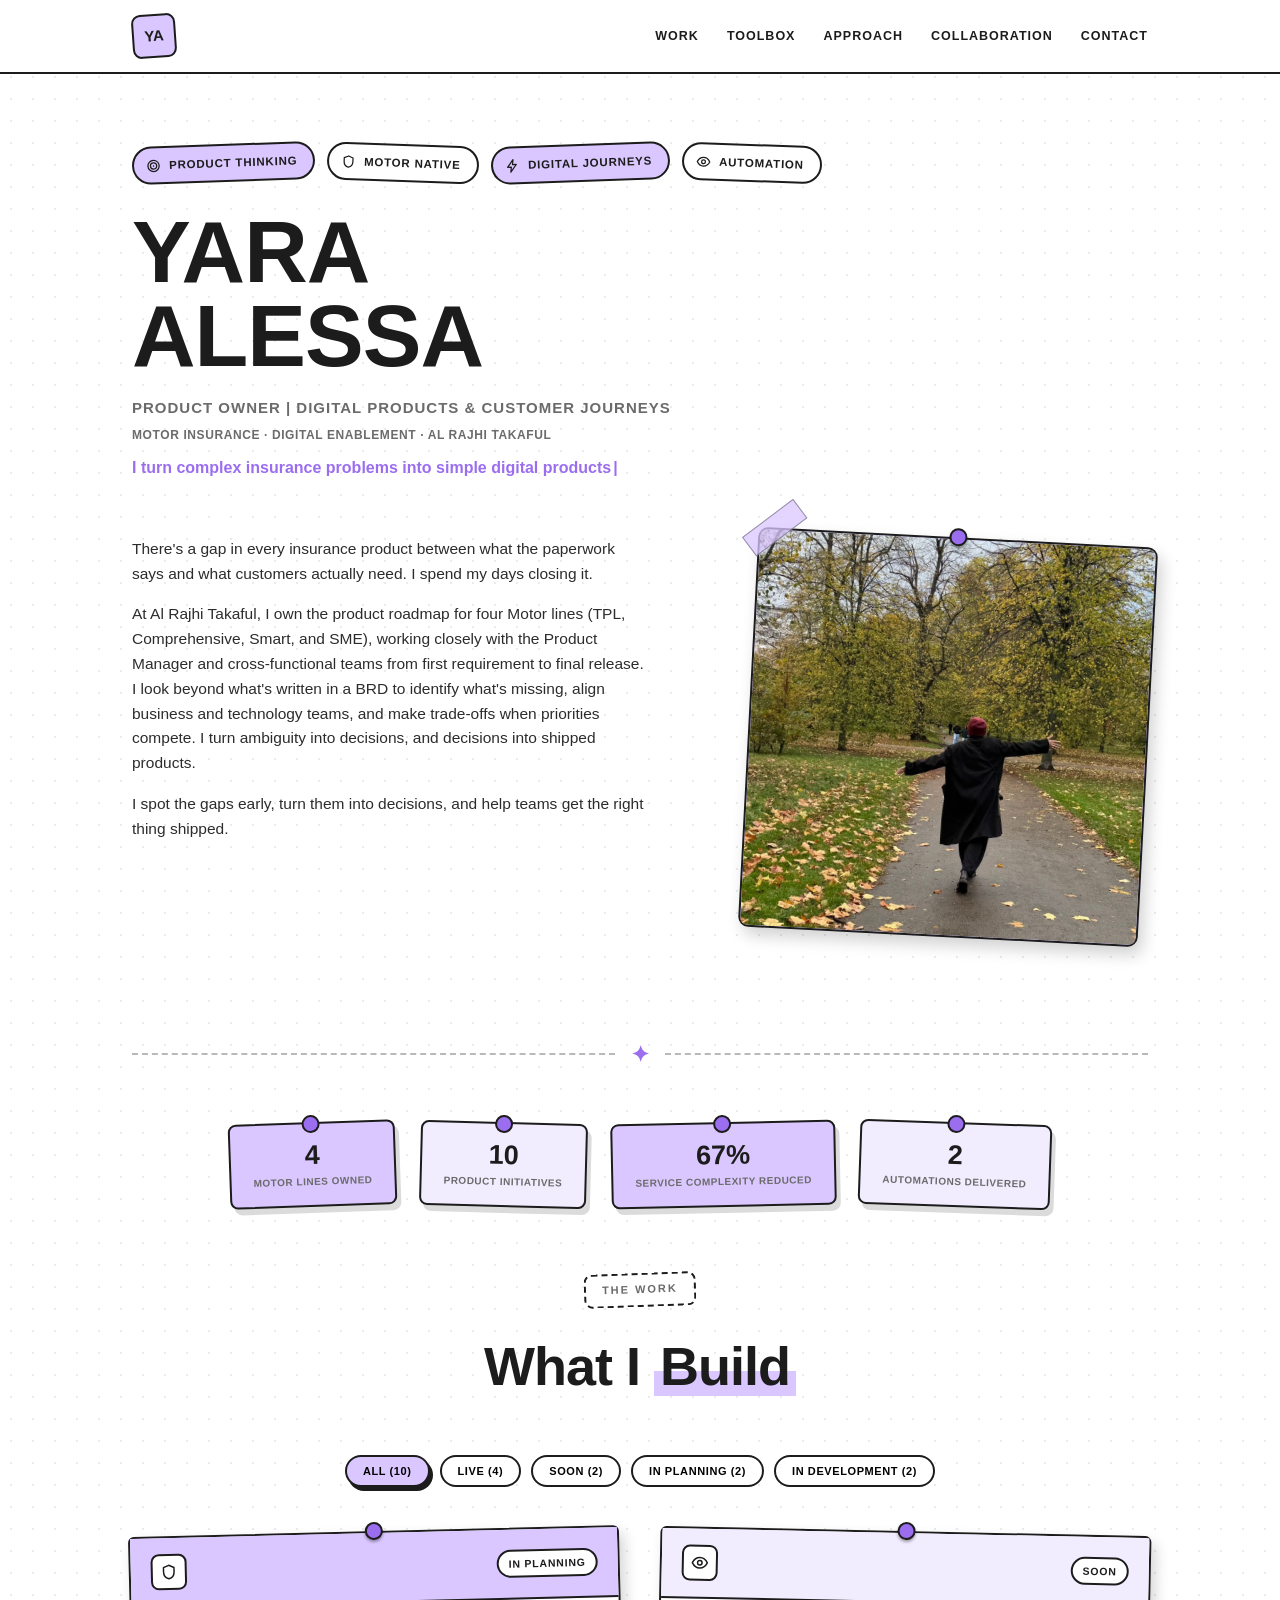
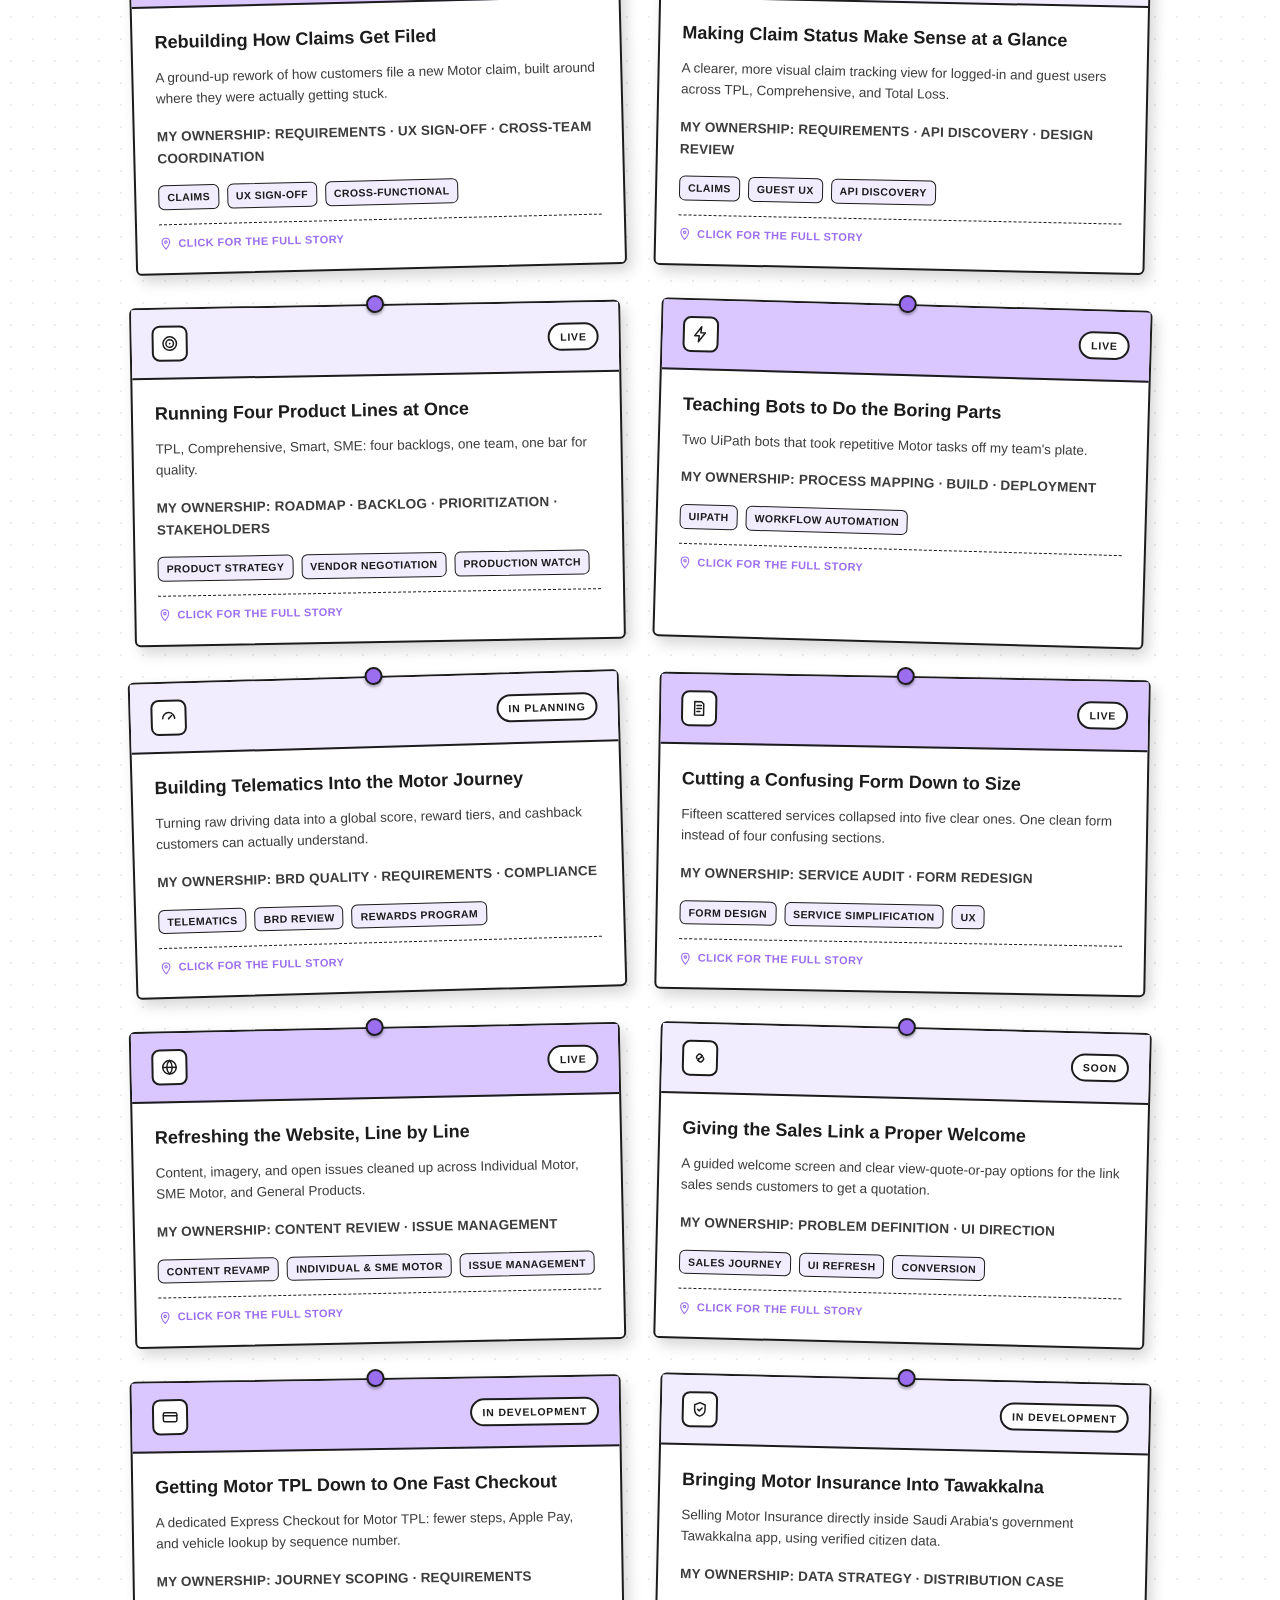
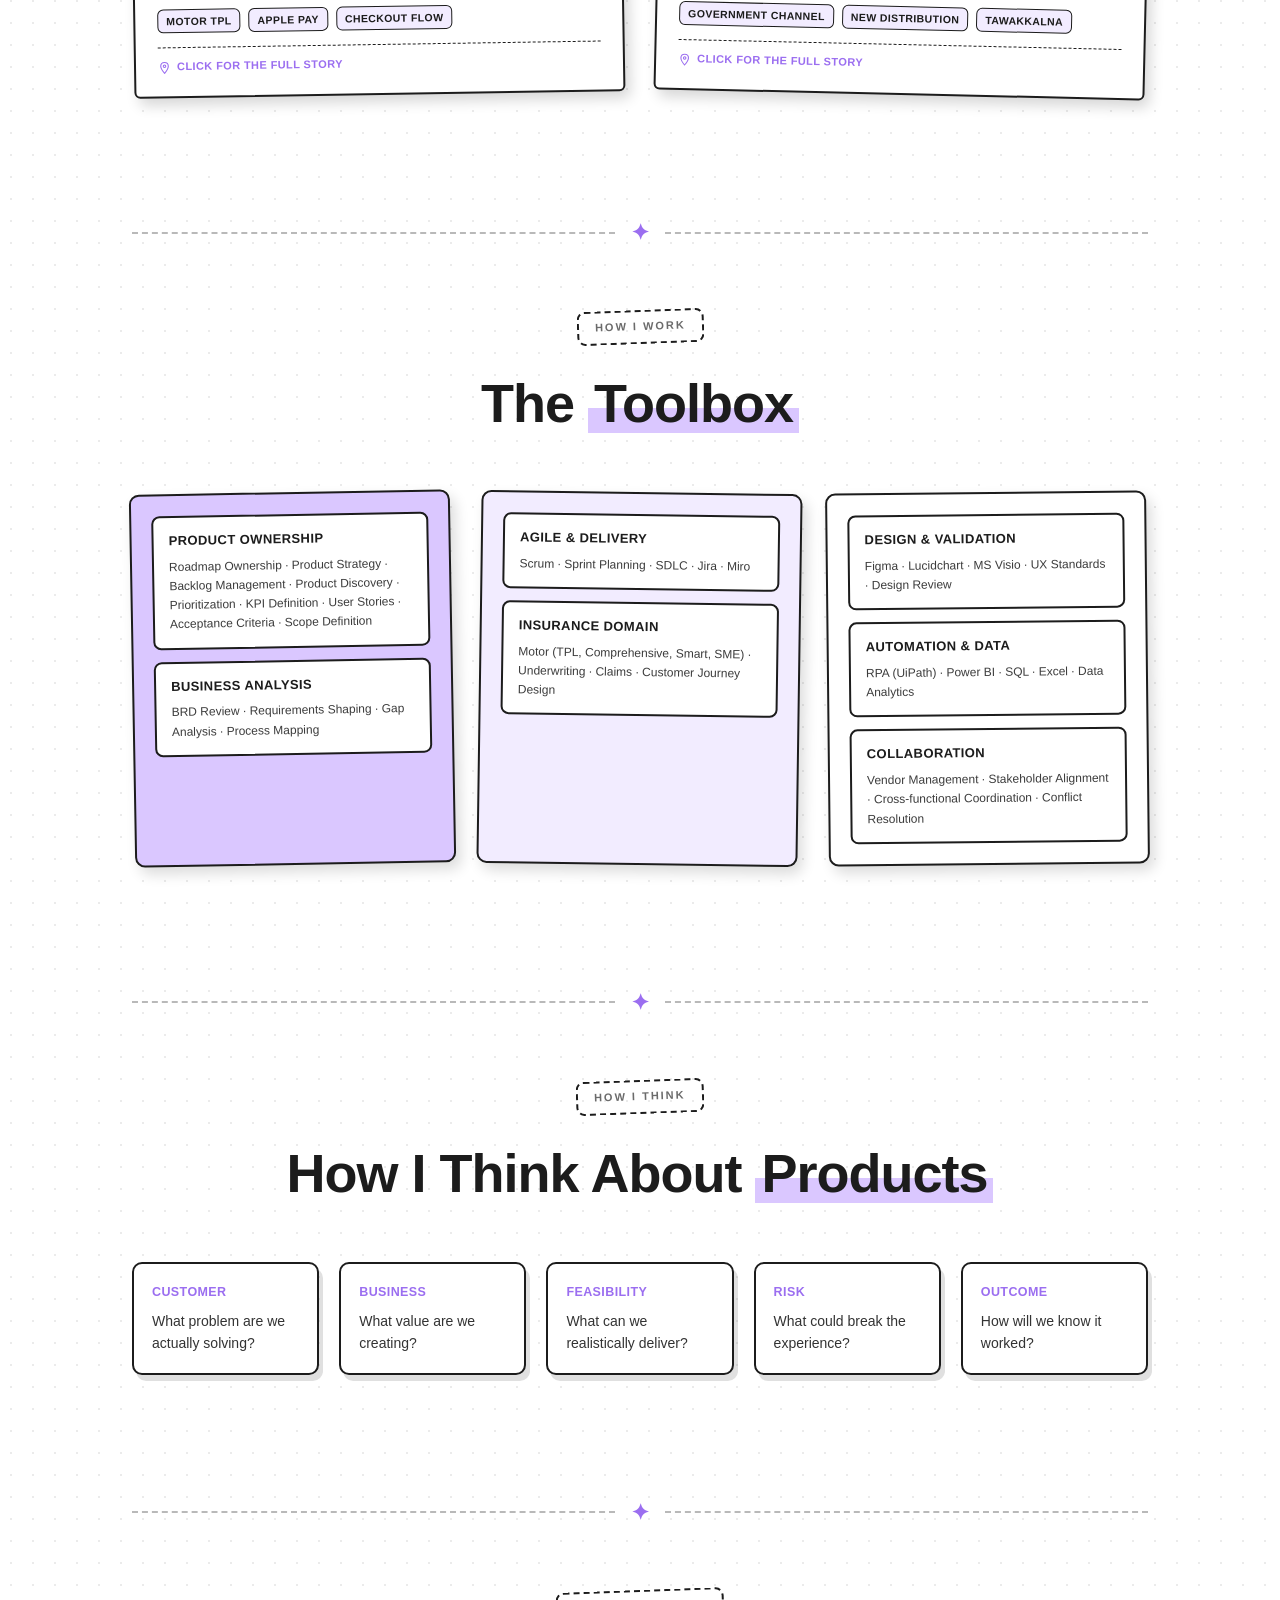
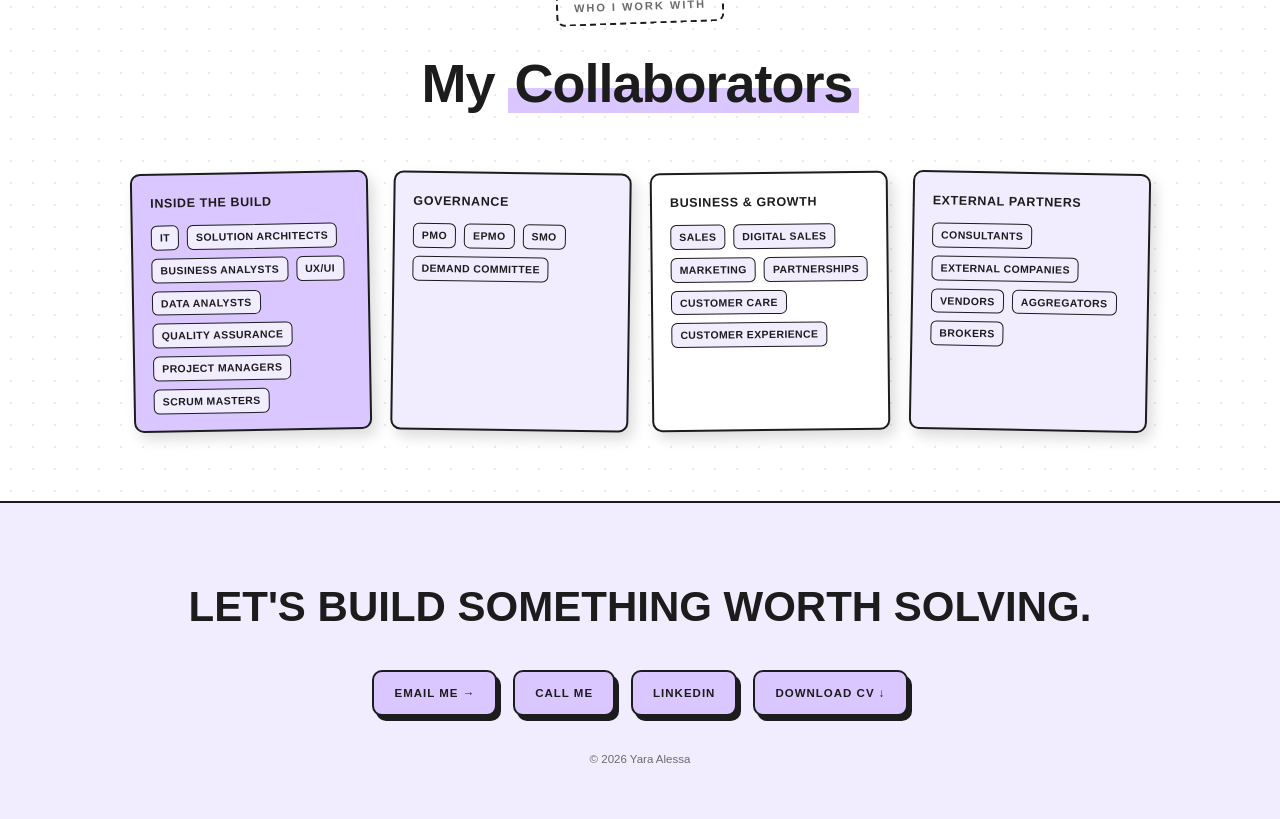
==== Yara_Alessa_Portfolio.html @ fc317181 "Add files via upload" ====
<!DOCTYPE html>
<html lang="en">
<head>
<meta charset="UTF-8">
<meta name="viewport" content="width=device-width, initial-scale=1.0">
<title>Yara Alessa | Product Owner</title>
<style>
  :root{
    --paper:#ffffff;
    --dot:rgba(0,0,0,0.08);
    --ink:#1c1c1c;
    --muted:#6b6b6b;
    --purple:#dac7ff;
    --purple-deep:#9b6ef0;
    --purple-pale:#f2ecff;
  }
  *{box-sizing:border-box;}
  body{
    margin:0;
    font-family:Helvetica, Arial, sans-serif;
    color:var(--ink);
    background-color:var(--paper);
    background-image:radial-gradient(var(--dot) 1.4px, transparent 1.4px);
    background-size:22px 22px;
    line-height:1.6;
  }
  a{color:inherit;}
  .wrap{max-width:1080px;margin:0 auto;padding:0 32px;}

  /* NAV */
  nav{
    position:sticky;top:0;z-index:50;
    background:var(--paper);
    border-bottom:2px solid var(--ink);
  }
  .scroll-progress{
    position:absolute;top:0;left:0;z-index:51;
    height:3px;width:0%;
    background:var(--purple-deep);
  }
  nav .wrap{display:flex;align-items:center;justify-content:space-between;padding:14px 32px;}
  .logo-box{
    width:44px;height:44px;
    background:var(--purple);
    border:2.5px solid var(--ink);
    border-radius:9px;
    display:flex;align-items:center;justify-content:center;
    font-weight:900;font-size:15px;color:var(--ink);
    transform:rotate(-4deg);
  }
  .navlinks{display:flex;gap:28px;}
  .navlinks a{text-decoration:none;font-size:12.5px;font-weight:800;letter-spacing:1px;text-transform:uppercase;color:var(--ink);}
  .navlinks a:hover{color:var(--purple-deep);}

  /* HERO */
  header.hero{padding:70px 0 50px;position:relative;overflow:hidden;}
  header.hero>.wrap{position:relative;z-index:1;}

  /* FALLING LEAVES */
  .leaves{position:absolute;inset:0;z-index:0;pointer-events:none;overflow:hidden;}
  .leaf{position:absolute;top:-30px;opacity:0;animation:leaf-fall linear infinite;}
  .leaf svg{display:block;fill:none;stroke-width:1.6;stroke-linecap:round;stroke-linejoin:round;}
  @keyframes leaf-fall{
    0%{transform:translateY(-30px) translateX(0) rotate(0deg);opacity:0;}
    8%{opacity:0.55;}
    92%{opacity:0.5;}
    100%{transform:translateY(640px) translateX(46px) rotate(320deg);opacity:0;}
  }
  @media (prefers-reduced-motion:reduce){.leaves{display:none;}}
  @media (max-width:760px){.leaves{display:none;}}
  .badges{display:flex;gap:12px;flex-wrap:wrap;margin-bottom:28px;}
  .pill{
    display:inline-flex;align-items:center;gap:8px;
    border:2.5px solid var(--ink);
    border-radius:999px;
    padding:8px 16px 8px 12px;
    font-size:11.5px;font-weight:800;letter-spacing:0.8px;text-transform:uppercase;
    background:var(--paper);
  }
  .pill svg{width:15px;height:15px;stroke:var(--ink);fill:none;stroke-width:2;stroke-linecap:round;stroke-linejoin:round;}
  .pill:nth-child(odd){transform:rotate(-2deg);}
  .pill:nth-child(even){transform:rotate(2deg);}
  .pill.c1, .pill.c3{background:var(--purple);}

  h1.name{
    font-size:clamp(48px,8vw,88px);
    line-height:0.95;
    margin:0 0 18px;
    font-weight:900;
    letter-spacing:-1px;
    text-transform:uppercase;
  }
  .role{
    font-size:15px;font-weight:800;letter-spacing:1px;text-transform:uppercase;
    color:var(--muted);margin-bottom:6px;
  }
  .role-sub{
    font-size:12px;font-weight:700;letter-spacing:0.6px;text-transform:uppercase;
    color:var(--muted);margin-bottom:10px;
  }
  .tagline{
    font-size:16px;font-weight:700;color:var(--purple-deep);
    margin-bottom:34px;min-height:48px;max-width:520px;
  }
  .tagline-cursor{
    display:inline-block;margin-left:2px;
    animation:blink 1s step-end infinite;
  }
  @keyframes blink{50%{opacity:0;}}
  @media (prefers-reduced-motion:reduce){.tagline-cursor{animation:none;}}

  .hero-grid{display:grid;grid-template-columns:1.15fr 1fr;gap:48px;align-items:start;}
  .hero-text p{font-size:15.5px;color:#2c2c2c;margin:0 0 16px;max-width:560px;}
  .hero-text p:last-of-type{margin-bottom:26px;}

  .monogram-card{
    position:relative;
    width:400px;max-width:100%;aspect-ratio:1/1;
    margin-left:auto;
    background:var(--purple);
    border:2.5px solid var(--ink);
    border-radius:10px;
    box-shadow:5px 8px 16px rgba(0,0,0,0.18);
    transform:rotate(3deg);
  }
  .photo-frame{
    width:100%;height:100%;
    border-radius:7px;
    overflow:hidden;
  }
  .photo-frame img{
    width:100%;height:100%;
    object-fit:cover;
    display:block;
  }
  .pin{
    position:absolute;top:-11px;left:50%;transform:translateX(-50%);
    width:18px;height:18px;border-radius:50%;
    background:var(--purple-deep);
    border:2px solid var(--ink);
    box-shadow:0 2px 3px rgba(0,0,0,0.35);
  }
  .tape{
    position:absolute;top:-14px;left:-18px;
    width:64px;height:24px;
    background:rgba(218,199,255,0.75);
    border:1.5px solid rgba(28,28,28,0.4);
    transform:rotate(-40deg);
  }


  /* DIVIDER */
  .divider{display:flex;align-items:center;gap:16px;margin:50px 0;}
  .divider .line{flex:1;border-top:2px dashed var(--ink);opacity:0.3;}
  .divider .mark{font-size:22px;color:var(--purple-deep);font-weight:900;}

  /* SECTION HEADERS */
  section{padding:10px 0 70px;}
  .eyebrow-badge{
    display:inline-block;
    border:2px dashed var(--ink);
    border-radius:8px;
    padding:6px 16px;
    font-size:11px;font-weight:800;letter-spacing:2px;text-transform:uppercase;
    color:var(--muted);margin-bottom:16px;
    transform:rotate(-2deg);
  }
  .eyebrow-wrap{text-align:center;}
  .big-heading{
    text-align:center;
    font-size:clamp(32px,6vw,54px);
    font-weight:900;
    margin:0 0 46px;
    letter-spacing:-1px;
  }
  .big-heading .hl{
    background:linear-gradient(180deg, transparent 58%, var(--purple) 58%);
    padding:0 6px;
  }

  /* PROJECT CARDS */
  .project-grid{display:grid;grid-template-columns:1fr 1fr;gap:34px;}
  .p-card{
    position:relative;
    background:var(--paper);
    border:2.5px solid var(--ink);
    border-radius:6px;
    box-shadow:5px 7px 14px rgba(0,0,0,0.16);
    overflow:visible;
    cursor:pointer;
    transition:transform .15s, box-shadow .15s;
  }
  .p-card:nth-child(1){transform:rotate(-1.4deg);}
  .p-card:nth-child(2){transform:rotate(1.2deg);}
  .p-card:nth-child(3){transform:rotate(-1deg);}
  .p-card:nth-child(4){transform:rotate(1.6deg);}
  .p-card:nth-child(5){transform:rotate(-1.6deg);}
  .p-card:nth-child(6){transform:rotate(1deg);}
  .p-card:nth-child(7){transform:rotate(-1.2deg);}
  .p-card:nth-child(8){transform:rotate(1.4deg);}
  .p-card:nth-child(9){transform:rotate(-0.9deg);}
  .p-card:nth-child(10){transform:rotate(1.3deg);}
  .p-card:hover{transform:rotate(0deg) translateY(-4px);box-shadow:7px 11px 20px rgba(0,0,0,0.22);}
  .p-card.placeholder{cursor:default;border-style:dashed;box-shadow:none;}
  .p-card.placeholder:hover{transform:rotate(1.6deg);}

  /* FILTER BAR */
  .filter-bar{display:flex;justify-content:center;gap:10px;flex-wrap:wrap;margin-bottom:44px;}
  .filter-pill{
    border:2.5px solid var(--ink);
    border-radius:999px;
    padding:8px 16px;
    font-size:11px;font-weight:800;letter-spacing:0.6px;text-transform:uppercase;
    background:var(--paper);
    cursor:pointer;
    font-family:inherit;
    transition:transform .15s, background .15s, box-shadow .15s;
  }
  .filter-pill:hover{transform:translateY(-2px);}
  .filter-pill.active{background:var(--purple);box-shadow:3px 4px 0 var(--ink);}

  /* STATS STRIP */
  .stats-strip{display:flex;flex-wrap:wrap;justify-content:center;gap:24px;margin:0 0 56px;}
  .stat-note{
    position:relative;
    background:var(--purple-pale);
    border:2.5px solid var(--ink);
    border-radius:8px;
    padding:18px 22px 15px;
    min-width:150px;
    text-align:center;
    box-shadow:4px 6px 0 rgba(0,0,0,0.14);
  }
  .stat-note::before{
    content:"";position:absolute;top:-9px;left:50%;transform:translateX(-50%);
    width:14px;height:14px;border-radius:50%;
    background:var(--purple-deep);border:2px solid var(--ink);
  }
  .stat-note.n1{transform:rotate(-2deg);background:var(--purple);}
  .stat-note.n2{transform:rotate(1.5deg);}
  .stat-note.n3{transform:rotate(-1.2deg);background:var(--purple);}
  .stat-note.n4{transform:rotate(2deg);}
  .stat-num{display:block;font-size:27px;font-weight:900;line-height:1;margin-bottom:5px;}
  .stat-label{display:block;font-size:10px;font-weight:800;letter-spacing:0.5px;text-transform:uppercase;color:var(--muted);}

  /* SCROLL REVEAL */
  .reveal{opacity:0;transition:opacity .6s ease;}
  .reveal.in-view{opacity:1;}
  @media (prefers-reduced-motion:reduce){.reveal{opacity:1;transition:none;}}

  .bar{
    padding:16px 20px;
    display:flex;justify-content:space-between;align-items:center;
    border-bottom:2.5px solid var(--ink);
    background:var(--purple-pale);
  }
  .p-card.c1 .bar{background:var(--purple);}
  .icon-box{
    width:36px;height:36px;border:2px solid var(--ink);border-radius:8px;
    background:var(--paper);display:flex;align-items:center;justify-content:center;
  }
  .icon-box svg{width:18px;height:18px;stroke:var(--ink);fill:none;stroke-width:2;stroke-linecap:round;stroke-linejoin:round;}
  .status-chip{
    font-size:10.5px;font-weight:800;letter-spacing:0.8px;text-transform:uppercase;
    background:var(--paper);border:2px solid var(--ink);border-radius:999px;padding:4px 10px;
  }
  .p-body{padding:20px 22px 20px;}
  .p-body h3{margin:0 0 10px;font-size:18px;font-weight:900;}
  .p-body p{margin:0 0 16px;font-size:13.5px;color:#3c3c3c;}
  .tag-row{display:flex;flex-wrap:wrap;gap:8px;margin-bottom:14px;}
  .ownership-line{
    font-size:11.5px;font-weight:800;letter-spacing:0.2px;
    color:var(--purple-deep);margin:0 0 12px;text-transform:uppercase;
  }

  /* HOW I THINK */
  .think-grid{display:flex;flex-wrap:wrap;gap:20px;}
  .think-card{
    flex:1 1 180px;border:2.5px solid var(--ink);border-radius:10px;
    padding:18px;background:var(--paper);
    box-shadow:4px 6px 0 rgba(0,0,0,0.12);
  }
  .think-card h4{
    margin:0 0 8px;font-size:12.5px;font-weight:900;text-transform:uppercase;
    letter-spacing:0.4px;color:var(--purple-deep);
  }
  .think-card p{margin:0;font-size:14px;color:#333;}
  .tag{
    font-size:10.5px;font-weight:800;letter-spacing:0.4px;text-transform:uppercase;
    border:1.8px solid var(--ink);border-radius:6px;padding:3px 8px;background:var(--purple-pale);
  }
  .click-hint{
    display:flex;align-items:center;gap:6px;
    font-size:11px;font-weight:800;letter-spacing:0.4px;text-transform:uppercase;
    color:var(--purple-deep);border-top:1.5px dashed var(--ink);padding-top:10px;
  }
  .click-hint svg{width:13px;height:13px;stroke:var(--purple-deep);fill:none;stroke-width:2;}

  /* SKILLS */
  .skills-grid{display:grid;grid-template-columns:repeat(3,1fr);gap:26px;}
  .skill-col{
    border:2.5px solid var(--ink);border-radius:10px;padding:20px;
    box-shadow:5px 7px 14px rgba(0,0,0,0.14);
  }
  .skill-col:nth-child(1){background:var(--purple);transform:rotate(-1deg);}
  .skill-col:nth-child(2){background:var(--purple-pale);transform:rotate(0.8deg);}
  .skill-col:nth-child(3){background:var(--paper);transform:rotate(-0.6deg);}
  .skill-group{
    background:var(--paper);border:2px solid var(--ink);border-radius:8px;
    padding:13px 15px;margin-bottom:12px;
  }
  .skill-group:last-child{margin-bottom:0;}
  .skill-group h4{margin:0 0 6px;font-size:13px;font-weight:900;text-transform:uppercase;letter-spacing:0.4px;}
  .skill-group p{margin:0;font-size:12px;color:#3c3c3c;}

  /* MODALS */
  .modal-overlay{
    display:none;position:fixed;inset:0;background:rgba(20,16,26,0.6);
    z-index:200;align-items:center;justify-content:center;padding:24px;
  }
  .modal-overlay.open{display:flex;}
  .modal-card{
    position:relative;
    background:var(--paper);border:2.5px solid var(--ink);border-radius:10px;
    max-width:600px;width:100%;max-height:85vh;overflow-y:auto;
    padding:32px 30px 30px;
    box-shadow:8px 12px 0 var(--purple);
  }
  .modal-close{
    position:absolute;top:16px;right:16px;
    width:34px;height:34px;border-radius:8px;
    border:2px solid var(--ink);background:var(--paper);
    font-weight:900;font-size:15px;cursor:pointer;
  }
  .modal-close:hover{background:var(--purple);}
  .modal-card h3{margin:0 0 6px;font-size:22px;font-weight:900;padding-right:40px;}
  .modal-status{
    display:inline-block;margin-bottom:18px;
    font-size:11px;font-weight:800;letter-spacing:0.8px;text-transform:uppercase;
    border:2px solid var(--ink);border-radius:999px;padding:4px 12px;background:var(--purple-pale);
  }
  .modal-block{margin-bottom:18px;}
  .modal-block h4{
    margin:0 0 8px;font-size:11.5px;font-weight:900;text-transform:uppercase;letter-spacing:1.2px;
    color:var(--purple-deep);
  }
  .modal-block p{margin:0;font-size:14px;color:#2c2c2c;}
  .modal-block ul{margin:0;padding-left:18px;font-size:14px;color:#2c2c2c;}
  .modal-block li{margin-bottom:5px;}

  /* COLLABORATORS */
  .collab-grid{display:grid;grid-template-columns:repeat(4,1fr);gap:22px;}
  .collab-col{
    border:2.5px solid var(--ink);border-radius:10px;padding:18px 18px 16px;
    box-shadow:5px 7px 14px rgba(0,0,0,0.14);
  }
  .collab-col:nth-child(1){background:var(--purple);transform:rotate(-1deg);}
  .collab-col:nth-child(2){background:var(--purple-pale);transform:rotate(0.8deg);}
  .collab-col:nth-child(3){background:var(--paper);transform:rotate(-0.6deg);}
  .collab-col:nth-child(4){background:var(--purple-pale);transform:rotate(1deg);}
  .collab-col h4{margin:0 0 12px;font-size:12.5px;font-weight:900;text-transform:uppercase;letter-spacing:0.6px;}
  .collab-tags{display:flex;flex-wrap:wrap;gap:8px;}

  /* FOOTER */
  footer{
    padding:70px 0 50px;text-align:center;
    border-top:2px solid var(--ink);background:var(--purple-pale);
  }
  footer h2{font-size:clamp(28px,5vw,42px);font-weight:900;margin:0 0 20px;text-transform:uppercase;}
  .btn{
    display:inline-flex;align-items:center;gap:10px;
    background:var(--purple);border:2.5px solid var(--ink);border-radius:10px;
    padding:14px 26px;font-weight:900;font-size:13px;letter-spacing:1px;text-transform:uppercase;
    text-decoration:none;color:var(--ink);
    box-shadow:5px 6px 0 var(--ink);
    transition:transform .15s, box-shadow .15s;
  }
  .btn:hover{transform:translate(-2px,-2px);box-shadow:7px 8px 0 var(--ink);}
  .btn-row{display:flex;gap:16px;flex-wrap:wrap;justify-content:center;margin-top:30px;}
  .btn-row .btn{padding:12px 20px;font-size:11.5px;box-shadow:4px 5px 0 var(--ink);}
  .btn-row .btn:hover{box-shadow:6px 7px 0 var(--ink);}
  .fine{margin-top:34px;font-size:11.5px;color:var(--muted);}

  @media (max-width:760px){
    nav .wrap{padding:12px 18px;gap:14px;}
    .hero-grid{grid-template-columns:1fr;}
    .monogram-card{margin:0 auto;}
    .project-grid{grid-template-columns:1fr;}
    .skills-grid{grid-template-columns:1fr;}
    .collab-grid{grid-template-columns:1fr;}
    .navlinks{display:flex;gap:16px;overflow-x:auto;-webkit-overflow-scrolling:touch;padding-bottom:2px;}
    .navlinks a{white-space:nowrap;font-size:11px;}
  }
</style>
</head>
<body>

<nav>
  <div class="scroll-progress" id="scrollProgress"></div>
  <div class="wrap">
    <div class="logo-box">YA</div>
    <div class="navlinks">
      <a href="#work">Work</a>
      <a href="#skills">Toolbox</a>
      <a href="#thinking">Approach</a>
      <a href="#collaborators">Collaboration</a>
      <a href="#contact">Contact</a>
    </div>
  </div>
</nav>

<header class="hero">
  <div class="leaves" aria-hidden="true">
    <div class="leaf" style="left:4%;width:16px;animation-duration:12s;animation-delay:-2s;color:#c1602f;">
      <svg viewBox="0 0 24 24" width="16" height="16" stroke="#c1602f"><path d="M12 2C7 6 4 11 4 15a8 8 0 0016 0c0-4-3-9-8-13z"/><path d="M12 21V8"/></svg>
    </div>
    <div class="leaf" style="left:14%;width:12px;animation-duration:9s;animation-delay:-6s;">
      <svg viewBox="0 0 24 24" width="12" height="12" stroke="#d99a3d"><path d="M12 2C7 6 4 11 4 15a8 8 0 0016 0c0-4-3-9-8-13z"/><path d="M12 21V8"/></svg>
    </div>
    <div class="leaf" style="left:26%;width:20px;animation-duration:15s;animation-delay:-1s;">
      <svg viewBox="0 0 24 24" width="20" height="20" stroke="#c1602f"><path d="M12 2C7 6 4 11 4 15a8 8 0 0016 0c0-4-3-9-8-13z"/><path d="M12 21V8"/></svg>
    </div>
    <div class="leaf" style="left:38%;width:14px;animation-duration:10.5s;animation-delay:-4s;">
      <svg viewBox="0 0 24 24" width="14" height="14" stroke="#e0b34d"><path d="M12 2C7 6 4 11 4 15a8 8 0 0016 0c0-4-3-9-8-13z"/><path d="M12 21V8"/></svg>
    </div>
    <div class="leaf" style="left:52%;width:18px;animation-duration:13s;animation-delay:-8s;">
      <svg viewBox="0 0 24 24" width="18" height="18" stroke="#c1602f"><path d="M12 2C7 6 4 11 4 15a8 8 0 0016 0c0-4-3-9-8-13z"/><path d="M12 21V8"/></svg>
    </div>
    <div class="leaf" style="left:64%;width:13px;animation-duration:11s;animation-delay:-3s;">
      <svg viewBox="0 0 24 24" width="13" height="13" stroke="#d99a3d"><path d="M12 2C7 6 4 11 4 15a8 8 0 0016 0c0-4-3-9-8-13z"/><path d="M12 21V8"/></svg>
    </div>
    <div class="leaf" style="left:76%;width:19px;animation-duration:14s;animation-delay:-7s;">
      <svg viewBox="0 0 24 24" width="19" height="19" stroke="#e0b34d"><path d="M12 2C7 6 4 11 4 15a8 8 0 0016 0c0-4-3-9-8-13z"/><path d="M12 21V8"/></svg>
    </div>
    <div class="leaf" style="left:88%;width:15px;animation-duration:10s;animation-delay:-5s;">
      <svg viewBox="0 0 24 24" width="15" height="15" stroke="#c1602f"><path d="M12 2C7 6 4 11 4 15a8 8 0 0016 0c0-4-3-9-8-13z"/><path d="M12 21V8"/></svg>
    </div>
    <div class="leaf" style="left:95%;width:11px;animation-duration:9.5s;animation-delay:-9s;">
      <svg viewBox="0 0 24 24" width="11" height="11" stroke="#d99a3d"><path d="M12 2C7 6 4 11 4 15a8 8 0 0016 0c0-4-3-9-8-13z"/><path d="M12 21V8"/></svg>
    </div>
  </div>
  <div class="wrap">
    <div class="badges">
      <span class="pill c1"><svg viewBox="0 0 24 24"><circle cx="12" cy="12" r="9"/><circle cx="12" cy="12" r="5"/><circle cx="12" cy="12" r="1.2" fill="var(--ink)" stroke="none"/></svg>Product Thinking</span>
      <span class="pill c2"><svg viewBox="0 0 24 24"><path d="M12 3l7 3v6c0 5-3.5 8-7 9-3.5-1-7-4-7-9V6l7-3z"/></svg>Motor Native</span>
      <span class="pill c3"><svg viewBox="0 0 24 24"><path d="M13 2L4 14h6l-1 8 9-12h-6l1-8z"/></svg>Digital Journeys</span>
      <span class="pill c4"><svg viewBox="0 0 24 24"><path d="M2 12s3.5-7 10-7 10 7 10 7-3.5 7-10 7-10-7-10-7z"/><circle cx="12" cy="12" r="3"/></svg>Automation</span>
    </div>

    <h1 class="name">Yara<br>Alessa</h1>
    <div class="role">Product Owner | Digital Products &amp; Customer Journeys</div>
    <div class="role-sub">Motor Insurance · Digital Enablement · Al Rajhi Takaful</div>
    <div class="tagline"><span id="taglineText"></span><span class="tagline-cursor">|</span></div>

    <div class="hero-grid">
      <div class="hero-text">
        <p>There's a gap in every insurance product between what the paperwork says and what customers
        actually need. I spend my days closing it.</p>
        <p>At Al Rajhi Takaful, I own the product roadmap for four Motor lines (TPL, Comprehensive, Smart,
        and SME), working closely with the Product Manager and cross-functional teams from first
        requirement to final release. I look beyond what's written in a BRD to identify what's missing,
        align business and technology teams, and make trade-offs when priorities compete. I turn ambiguity
        into decisions, and decisions into shipped products.</p>
        <p>I spot the gaps early, turn them into decisions, and help teams get the right thing shipped.</p>
        </div>
      <div class="monogram-card">
        <div class="tape"></div>
        <div class="pin"></div>
        <div class="photo-frame">
          <img src="[data-uri]" alt="Yara Alessa walking in an autumn park">
        </div>
      </div>
    </div>
  </div>
</header>

<div class="wrap"><div class="divider"><span class="line"></span><span class="mark">✦</span><span class="line"></span></div></div>

<div class="wrap">
  <div class="stats-strip">
    <div class="stat-note n1"><span class="stat-num">4</span><span class="stat-label">Motor Lines Owned</span></div>
    <div class="stat-note n2"><span class="stat-num">10</span><span class="stat-label">Product Initiatives</span></div>
    <div class="stat-note n3"><span class="stat-num">67%</span><span class="stat-label">Service Complexity Reduced</span></div>
    <div class="stat-note n4"><span class="stat-num">2</span><span class="stat-label">Automations Delivered</span></div>
  </div>
</div>

<section id="work">
  <div class="wrap">
    <div class="eyebrow-wrap">
      <span class="eyebrow-badge">The Work</span>
      <h2 class="big-heading">What I <span class="hl">Build</span></h2>
    </div>

    <div class="filter-bar">
      <button class="filter-pill active" data-filter="all">All (10)</button>
      <button class="filter-pill" data-filter="Live">Live (4)</button>
      <button class="filter-pill" data-filter="Soon">Soon (2)</button>
      <button class="filter-pill" data-filter="In Planning">In Planning (2)</button>
      <button class="filter-pill" data-filter="In Development">In Development (2)</button>
    </div>

    <div class="project-grid">

      <div class="p-card c1" data-status="In Planning" onclick="openModal('modal-1')" role="button" tabindex="0" onkeydown="if(event.key==='Enter'){openModal('modal-1')}">
        <div class="pin"></div>
        <div class="bar">
          <div class="icon-box"><svg viewBox="0 0 24 24"><path d="M12 3l7 3v6c0 5-3.5 8-7 9-3.5-1-7-4-7-9V6l7-3z"/></svg></div>
          <span class="status-chip">In Planning</span>
        </div>
        <div class="p-body">
          <h3>Rebuilding How Claims Get Filed</h3>
          <p>A ground-up rework of how customers file a new Motor claim, built around where they were
          actually getting stuck.</p>
          <p class="ownership-line">My Ownership: Requirements · UX Sign-off · Cross-team Coordination</p>
          <div class="tag-row">
            <span class="tag">Claims</span>
            <span class="tag">UX Sign-off</span>
            <span class="tag">Cross-functional</span>
          </div>
          <div class="click-hint"><svg viewBox="0 0 24 24"><path d="M12 2C8 2 5 5 5 9c0 5 7 13 7 13s7-8 7-13c0-4-3-7-7-7z"/><circle cx="12" cy="9" r="2.3"/></svg>Click for the full story</div>
        </div>
      </div>

      <div class="p-card" data-status="Soon" onclick="openModal('modal-6')" role="button" tabindex="0" onkeydown="if(event.key==='Enter'){openModal('modal-6')}">
        <div class="pin"></div>
        <div class="bar">
          <div class="icon-box"><svg viewBox="0 0 24 24"><path d="M2 12s3.5-7 10-7 10 7 10 7-3.5 7-10 7-10-7-10-7z"/><circle cx="12" cy="12" r="3"/></svg></div>
          <span class="status-chip">Soon</span>
        </div>
        <div class="p-body">
          <h3>Making Claim Status Make Sense at a Glance</h3>
          <p>A clearer, more visual claim tracking view for logged-in and guest users across TPL, Comprehensive, and Total Loss.</p>
          <p class="ownership-line">My Ownership: Requirements · API Discovery · Design Review</p>
          <div class="tag-row">
            <span class="tag">Claims</span>
            <span class="tag">Guest UX</span>
            <span class="tag">API Discovery</span>
          </div>
          <div class="click-hint"><svg viewBox="0 0 24 24"><path d="M12 2C8 2 5 5 5 9c0 5 7 13 7 13s7-8 7-13c0-4-3-7-7-7z"/><circle cx="12" cy="9" r="2.3"/></svg>Click for the full story</div>
        </div>
      </div>

      <div class="p-card c2" data-status="Live" onclick="openModal('modal-2')" role="button" tabindex="0" onkeydown="if(event.key==='Enter'){openModal('modal-2')}">
        <div class="pin"></div>
        <div class="bar">
          <div class="icon-box"><svg viewBox="0 0 24 24"><circle cx="12" cy="12" r="9"/><circle cx="12" cy="12" r="5"/><circle cx="12" cy="12" r="1.2" fill="var(--ink)" stroke="none"/></svg></div>
          <span class="status-chip">Live</span>
        </div>
        <div class="p-body">
          <h3>Running Four Product Lines at Once</h3>
          <p>TPL, Comprehensive, Smart, SME: four backlogs, one team, one bar for quality.</p>
          <p class="ownership-line">My Ownership: Roadmap · Backlog · Prioritization · Stakeholders</p>
          <div class="tag-row">
            <span class="tag">Product Strategy</span>
            <span class="tag">Vendor Negotiation</span>
            <span class="tag">Production Watch</span>
          </div>
          <div class="click-hint"><svg viewBox="0 0 24 24"><path d="M12 2C8 2 5 5 5 9c0 5 7 13 7 13s7-8 7-13c0-4-3-7-7-7z"/><circle cx="12" cy="9" r="2.3"/></svg>Click for the full story</div>
        </div>
      </div>

      <div class="p-card c1" data-status="Live" onclick="openModal('modal-3')" role="button" tabindex="0" onkeydown="if(event.key==='Enter'){openModal('modal-3')}">
        <div class="pin"></div>
        <div class="bar">
          <div class="icon-box"><svg viewBox="0 0 24 24"><path d="M13 2L4 14h6l-1 8 9-12h-6l1-8z"/></svg></div>
          <span class="status-chip">Live</span>
        </div>
        <div class="p-body">
          <h3>Teaching Bots to Do the Boring Parts</h3>
          <p>Two UiPath bots that took repetitive Motor tasks off my team's plate.</p>
          <p class="ownership-line">My Ownership: Process Mapping · Build · Deployment</p>
          <div class="tag-row">
            <span class="tag">UiPath</span>
            <span class="tag">Workflow Automation</span>
          </div>
          <div class="click-hint"><svg viewBox="0 0 24 24"><path d="M12 2C8 2 5 5 5 9c0 5 7 13 7 13s7-8 7-13c0-4-3-7-7-7z"/><circle cx="12" cy="9" r="2.3"/></svg>Click for the full story</div>
        </div>
      </div>

      <div class="p-card" data-status="In Planning" onclick="openModal('modal-4')" role="button" tabindex="0" onkeydown="if(event.key==='Enter'){openModal('modal-4')}">
        <div class="pin"></div>
        <div class="bar">
          <div class="icon-box"><svg viewBox="0 0 24 24"><path d="M4 13a8 8 0 1 1 16 0"/><path d="M12 13l4-4"/><circle cx="12" cy="13" r="1.2" fill="var(--ink)" stroke="none"/></svg></div>
          <span class="status-chip">In Planning</span>
        </div>
        <div class="p-body">
          <h3>Building Telematics Into the Motor Journey</h3>
          <p>Turning raw driving data into a global score, reward tiers, and cashback customers can actually understand.</p>
          <p class="ownership-line">My Ownership: BRD Quality · Requirements · Compliance</p>
          <div class="tag-row">
            <span class="tag">Telematics</span>
            <span class="tag">BRD Review</span>
            <span class="tag">Rewards Program</span>
          </div>
          <div class="click-hint"><svg viewBox="0 0 24 24"><path d="M12 2C8 2 5 5 5 9c0 5 7 13 7 13s7-8 7-13c0-4-3-7-7-7z"/><circle cx="12" cy="9" r="2.3"/></svg>Click for the full story</div>
        </div>
      </div>

      <div class="p-card c1" data-status="Live" onclick="openModal('modal-5')" role="button" tabindex="0" onkeydown="if(event.key==='Enter'){openModal('modal-5')}">
        <div class="pin"></div>
        <div class="bar">
          <div class="icon-box"><svg viewBox="0 0 24 24"><path d="M6 3h9l3 3v15H6z"/><path d="M9 8h6M9 12h6M9 16h4"/></svg></div>
          <span class="status-chip">Live</span>
        </div>
        <div class="p-body">
          <h3>Cutting a Confusing Form Down to Size</h3>
          <p>Fifteen scattered services collapsed into five clear ones. One clean form instead of four confusing sections.</p>
          <p class="ownership-line">My Ownership: Service Audit · Form Redesign</p>
          <div class="tag-row">
            <span class="tag">Form Design</span>
            <span class="tag">Service Simplification</span>
            <span class="tag">UX</span>
          </div>
          <div class="click-hint"><svg viewBox="0 0 24 24"><path d="M12 2C8 2 5 5 5 9c0 5 7 13 7 13s7-8 7-13c0-4-3-7-7-7z"/><circle cx="12" cy="9" r="2.3"/></svg>Click for the full story</div>
        </div>
      </div>

      <div class="p-card c1" data-status="Live" onclick="openModal('modal-7')" role="button" tabindex="0" onkeydown="if(event.key==='Enter'){openModal('modal-7')}">
        <div class="pin"></div>
        <div class="bar">
          <div class="icon-box"><svg viewBox="0 0 24 24"><circle cx="12" cy="12" r="9"/><path d="M3 12h18"/><path d="M12 3a13 13 0 0 1 0 18a13 13 0 0 1 0-18"/></svg></div>
          <span class="status-chip">Live</span>
        </div>
        <div class="p-body">
          <h3>Refreshing the Website, Line by Line</h3>
          <p>Content, imagery, and open issues cleaned up across Individual Motor, SME Motor, and General Products.</p>
          <p class="ownership-line">My Ownership: Content Review · Issue Management</p>
          <div class="tag-row">
            <span class="tag">Content Revamp</span>
            <span class="tag">Individual & SME Motor</span>
            <span class="tag">Issue Management</span>
          </div>
          <div class="click-hint"><svg viewBox="0 0 24 24"><path d="M12 2C8 2 5 5 5 9c0 5 7 13 7 13s7-8 7-13c0-4-3-7-7-7z"/><circle cx="12" cy="9" r="2.3"/></svg>Click for the full story</div>
        </div>
      </div>

      <div class="p-card" data-status="Soon" onclick="openModal('modal-8')" role="button" tabindex="0" onkeydown="if(event.key==='Enter'){openModal('modal-8')}">
        <div class="pin"></div>
        <div class="bar">
          <div class="icon-box"><svg viewBox="0 0 24 24"><path d="M9 15l6-6"/><path d="M8 13a3 3 0 0 1 0-4l2-2a3 3 0 0 1 4 4"/><path d="M16 11a3 3 0 0 1 0 4l-2 2a3 3 0 0 1-4-4"/></svg></div>
          <span class="status-chip">Soon</span>
        </div>
        <div class="p-body">
          <h3>Giving the Sales Link a Proper Welcome</h3>
          <p>A guided welcome screen and clear view-quote-or-pay options for the link sales sends customers to get a quotation.</p>
          <p class="ownership-line">My Ownership: Problem Definition · UI Direction</p>
          <div class="tag-row">
            <span class="tag">Sales Journey</span>
            <span class="tag">UI Refresh</span>
            <span class="tag">Conversion</span>
          </div>
          <div class="click-hint"><svg viewBox="0 0 24 24"><path d="M12 2C8 2 5 5 5 9c0 5 7 13 7 13s7-8 7-13c0-4-3-7-7-7z"/><circle cx="12" cy="9" r="2.3"/></svg>Click for the full story</div>
        </div>
      </div>

      <div class="p-card c1" data-status="In Development" onclick="openModal('modal-9')" role="button" tabindex="0" onkeydown="if(event.key==='Enter'){openModal('modal-9')}">
        <div class="pin"></div>
        <div class="bar">
          <div class="icon-box"><svg viewBox="0 0 24 24"><rect x="3" y="6" width="18" height="12" rx="2"/><path d="M3 10h18"/></svg></div>
          <span class="status-chip">In Development</span>
        </div>
        <div class="p-body">
          <h3>Getting Motor TPL Down to One Fast Checkout</h3>
          <p>A dedicated Express Checkout for Motor TPL: fewer steps, Apple Pay, and vehicle lookup by sequence number.</p>
          <p class="ownership-line">My Ownership: Journey Scoping · Requirements</p>
          <div class="tag-row">
            <span class="tag">Motor TPL</span>
            <span class="tag">Apple Pay</span>
            <span class="tag">Checkout Flow</span>
          </div>
          <div class="click-hint"><svg viewBox="0 0 24 24"><path d="M12 2C8 2 5 5 5 9c0 5 7 13 7 13s7-8 7-13c0-4-3-7-7-7z"/><circle cx="12" cy="9" r="2.3"/></svg>Click for the full story</div>
        </div>
      </div>

      <div class="p-card" data-status="In Development" onclick="openModal('modal-10')" role="button" tabindex="0" onkeydown="if(event.key==='Enter'){openModal('modal-10')}">
        <div class="pin"></div>
        <div class="bar">
          <div class="icon-box"><svg viewBox="0 0 24 24"><path d="M12 3l7 3v6c0 5-3.5 8-7 9-3.5-1-7-4-7-9V6l7-3z"/><path d="M9 12l2 2 4-4"/></svg></div>
          <span class="status-chip">In Development</span>
        </div>
        <div class="p-body">
          <h3>Bringing Motor Insurance Into Tawakkalna</h3>
          <p>Selling Motor Insurance directly inside Saudi Arabia's government Tawakkalna app, using verified citizen data.</p>
          <p class="ownership-line">My Ownership: Data Strategy · Distribution Case</p>
          <div class="tag-row">
            <span class="tag">Government Channel</span>
            <span class="tag">New Distribution</span>
            <span class="tag">Tawakkalna</span>
          </div>
          <div class="click-hint"><svg viewBox="0 0 24 24"><path d="M12 2C8 2 5 5 5 9c0 5 7 13 7 13s7-8 7-13c0-4-3-7-7-7z"/><circle cx="12" cy="9" r="2.3"/></svg>Click for the full story</div>
        </div>
      </div>

    </div>
  </div>
</section>

<div class="wrap"><div class="divider"><span class="line"></span><span class="mark">✦</span><span class="line"></span></div></div>

<section id="skills">
  <div class="wrap">
    <div class="eyebrow-wrap">
      <span class="eyebrow-badge">How I Work</span>
      <h2 class="big-heading">The <span class="hl">Toolbox</span></h2>
    </div>

    <div class="skills-grid">
      <div class="skill-col">
        <div class="skill-group">
          <h4>Product Ownership</h4>
          <p>Roadmap Ownership · Product Strategy · Backlog Management · Product Discovery · Prioritization · KPI Definition · User Stories · Acceptance Criteria · Scope Definition</p>
        </div>
        <div class="skill-group">
          <h4>Business Analysis</h4>
          <p>BRD Review · Requirements Shaping · Gap Analysis · Process Mapping</p>
        </div>
      </div>

      <div class="skill-col">
        <div class="skill-group">
          <h4>Agile & Delivery</h4>
          <p>Scrum · Sprint Planning · SDLC · Jira · Miro</p>
        </div>
        <div class="skill-group">
          <h4>Insurance Domain</h4>
          <p>Motor (TPL, Comprehensive, Smart, SME) · Underwriting · Claims · Customer Journey Design</p>
        </div>
      </div>

      <div class="skill-col">
        <div class="skill-group">
          <h4>Design & Validation</h4>
          <p>Figma · Lucidchart · MS Visio · UX Standards · Design Review</p>
        </div>
        <div class="skill-group">
          <h4>Automation & Data</h4>
          <p>RPA (UiPath) · Power BI · SQL · Excel · Data Analytics</p>
        </div>
        <div class="skill-group">
          <h4>Collaboration</h4>
          <p>Vendor Management · Stakeholder Alignment · Cross-functional Coordination · Conflict Resolution</p>
        </div>
      </div>
    </div>
  </div>
</section>

<div class="wrap"><div class="divider"><span class="line"></span><span class="mark">✦</span><span class="line"></span></div></div>

<section id="thinking">
  <div class="wrap">
    <div class="eyebrow-wrap">
      <span class="eyebrow-badge">How I Think</span>
      <h2 class="big-heading">How I Think About <span class="hl">Products</span></h2>
    </div>
    <div class="think-grid">
      <div class="think-card">
        <h4>Customer</h4>
        <p>What problem are we actually solving?</p>
      </div>
      <div class="think-card">
        <h4>Business</h4>
        <p>What value are we creating?</p>
      </div>
      <div class="think-card">
        <h4>Feasibility</h4>
        <p>What can we realistically deliver?</p>
      </div>
      <div class="think-card">
        <h4>Risk</h4>
        <p>What could break the experience?</p>
      </div>
      <div class="think-card">
        <h4>Outcome</h4>
        <p>How will we know it worked?</p>
      </div>
    </div>
  </div>
</section>

<div class="wrap"><div class="divider"><span class="line"></span><span class="mark">✦</span><span class="line"></span></div></div>

<section id="collaborators">
  <div class="wrap">
    <div class="eyebrow-wrap">
      <span class="eyebrow-badge">Who I Work With</span>
      <h2 class="big-heading">My <span class="hl">Collaborators</span></h2>
    </div>

    <div class="collab-grid">
      <div class="collab-col">
        <h4>Inside the Build</h4>
        <div class="collab-tags">
          <span class="tag">IT</span>
          <span class="tag">Solution Architects</span>
          <span class="tag">Business Analysts</span>
          <span class="tag">UX/UI</span>
          <span class="tag">Data Analysts</span>
          <span class="tag">Quality Assurance</span>
          <span class="tag">Project Managers</span>
          <span class="tag">Scrum Masters</span>
        </div>
      </div>
      <div class="collab-col">
        <h4>Governance</h4>
        <div class="collab-tags">
          <span class="tag">PMO</span>
          <span class="tag">EPMO</span>
          <span class="tag">SMO</span>
          <span class="tag">Demand Committee</span>
        </div>
      </div>
      <div class="collab-col">
        <h4>Business & Growth</h4>
        <div class="collab-tags">
          <span class="tag">Sales</span>
          <span class="tag">Digital Sales</span>
          <span class="tag">Marketing</span>
          <span class="tag">Partnerships</span>
          <span class="tag">Customer Care</span>
          <span class="tag">Customer Experience</span>
        </div>
      </div>
      <div class="collab-col">
        <h4>External Partners</h4>
        <div class="collab-tags">
          <span class="tag">Consultants</span>
          <span class="tag">External Companies</span>
          <span class="tag">Vendors</span>
          <span class="tag">Aggregators</span>
          <span class="tag">Brokers</span>
        </div>
      </div>
    </div>
  </div>
</section>

<footer id="contact">
  <div class="wrap">
    <h2>Let's Build Something Worth Solving.</h2>
    <div class="btn-row">
      <a class="btn" href="mailto:Yara67alessa@gmail.com">Email Me →</a>
      <a class="btn" href="tel:+966536404556">Call Me</a>
      <a class="btn" href="https://linkedin.com/in/yara-alessa-59ba1a264" target="_blank">LinkedIn</a>
      <a class="btn" href="[data-uri]" download="Yara_Alessa_CV.pdf">Download CV &darr;</a>
    </div>
    <div class="fine">© 2026 Yara Alessa</div>
  </div>
</footer>

<!-- MODALS -->
<div id="modal-1" class="modal-overlay" onclick="if(event.target===this) closeModal('modal-1')">
  <div class="modal-card">
    <button class="modal-close" onclick="closeModal('modal-1')">✕</button>
    <h3>Rebuilding How Claims Get Filed</h3>
    <span class="modal-status">In Planning</span>
    <div class="modal-block">
      <h4>Problem</h4>
      <p>Customers registering a new Motor claim across web and mobile ran into friction in the existing
      Register Claims flow, enough to create drop-off and extra support load.</p>
    </div>
    <div class="modal-block">
      <h4>Decision</h4>
      <p>Redesign the Register Claims flow end-to-end, built around where customers were actually getting
      stuck when filing a new claim, rather than patching the existing process.</p>
    </div>
    <div class="modal-block">
      <h4>What I Owned</h4>
      <ul>
        <li>Reviewed BRDs line by line to catch gaps between what's documented and what the business
        actually needs before development starts.</li>
        <li>Validated every UI/UX design against Motor UX standards before handoff to developers.</li>
        <li>Coordinated across IT, developers, solution architects, PMO, E-PMO, SMO, QA, UX, and Business
        Analysts to keep the build moving.</li>
        <li>Resolved scope conflicts and missed requirements in real time rather than letting them stall
        delivery.</li>
      </ul>
    </div>
    <div class="modal-block">
      <h4>Outcome</h4>
      <p>The redesigned claim filing journey is currently in System Integration Testing (the last major
      checkpoint before it reaches live Motor Claims customers).</p>
    </div>
  </div>
</div>

<div id="modal-6" class="modal-overlay" onclick="if(event.target===this) closeModal('modal-6')">
  <div class="modal-card">
    <button class="modal-close" onclick="closeModal('modal-6')">✕</button>
    <h3>Making Claim Status Make Sense at a Glance</h3>
    <span class="modal-status">Soon</span>
    <div class="modal-block">
      <h4>Problem</h4>
      <p>The existing claim tracking view lacked clarity and structure. Customers struggled to understand
      claim progress or what to do next, without changing the underlying claims process itself.</p>
    </div>
    <div class="modal-block">
      <h4>Decision</h4>
      <p>Redesign the tracking view for clarity across TPL, Comprehensive, and Total Loss without touching
      the underlying claims process, and simplify the invoice upload step.</p>
    </div>
    <div class="modal-block">
      <h4>What I Owned</h4>
      <ul>
        <li>Mapped how TPL, Comprehensive, and Total Loss claims each carry different requirements and
        stages, with no single source of truth to start from.</li>
        <li>Worked directly with developers to pull the APIs needed and with the claims department to fill
        the knowledge gaps.</li>
        <li>Reviewed every design pass against the BRD to keep it aligned and easy to follow.</li>
        <li>Simplified the invoice upload step so customers could add documents without confusion.</li>
      </ul>
    </div>
    <div class="modal-block">
      <h4>Outcome</h4>
      <p>A visually clearer tracking experience for both logged-in and guest users, with easier invoice
      upload.</p>
    </div>
  </div>
</div>

<div id="modal-2" class="modal-overlay" onclick="if(event.target===this) closeModal('modal-2')">
  <div class="modal-card">
    <button class="modal-close" onclick="closeModal('modal-2')">✕</button>
    <h3>Running Four Product Lines at Once</h3>
    <span class="modal-status">Live</span>
    <div class="modal-block">
      <h4>Problem</h4>
      <p>Al Rajhi Takaful needed consistent, accountable delivery across TPL, Comprehensive, Smart, and SME
      on both web and mobile, instead of four disconnected efforts.</p>
    </div>
    <div class="modal-block">
      <h4>Decision</h4>
      <p>Apply one consistent quality bar and one backlog structure across all four product lines, working
      closely with the Product Manager, instead of running them as four separate efforts.</p>
    </div>
    <div class="modal-block">
      <h4>What I Owned</h4>
      <ul>
        <li>Led scope definition and requirements shaping across all four lines, in step with the Product
        Manager.</li>
        <li>Engaged external vendors and consultants, negotiating scope and validating technical
        approaches.</li>
        <li>Monitored live Motor services with the team, resolving production issues before they
        escalate.</li>
        <li>Hunted for customer friction points and acquisition opportunities to keep pushing the products
        forward.</li>
      </ul>
    </div>
    <div class="modal-block">
      <h4>Outcome</h4>
      <p>Consistent, accountable delivery across TPL, Comprehensive, Smart, and SME, live on both web and
      mobile.</p>
    </div>
  </div>
</div>


<div id="modal-3" class="modal-overlay" onclick="if(event.target===this) closeModal('modal-3')">
  <div class="modal-card">
    <button class="modal-close" onclick="closeModal('modal-3')">✕</button>
    <h3>Teaching Bots to Do the Boring Parts</h3>
    <span class="modal-status">Live</span>
    <div class="modal-block">
      <h4>Problem</h4>
      <p>Manual, repetitive tasks inside Motor operations were eating time that should have gone to
      higher-value work.</p>
    </div>
    <div class="modal-block">
      <h4>Decision</h4>
      <p>Automate the manual process exactly as it ran, building 2 end-to-end RPA workflows in UiPath,
      rather than redesigning the underlying workflow.</p>
    </div>
    <div class="modal-block">
      <h4>What I Owned</h4>
      <ul>
        <li>Watched the manual process run step by step to understand it fully.</li>
        <li>Translated the observed workflow into bot logic.</li>
        <li>Built, tested, and deployed both bots into production myself.</li>
      </ul>
    </div>
    <div class="modal-block">
      <h4>Outcome</h4>
      <p>Manual operational effort stays down across the automated workflows, freeing that time for work
      that needs a human.</p>
    </div>
  </div>
</div>

<div id="modal-4" class="modal-overlay" onclick="if(event.target===this) closeModal('modal-4')">
  <div class="modal-card">
    <button class="modal-close" onclick="closeModal('modal-4')">✕</button>
    <h3>Building Telematics Into the Motor Journey</h3>
    <span class="modal-status">In Planning</span>
    <div class="modal-block">
      <h4>Problem</h4>
      <p>ART's new Telematics Platform tracks driving behavior through two mechanisms (a Telematics Device
      and a Mobile SDK), but raw trip and event data means nothing to a customer unless it's turned into a
      score, a tier, and a reason to keep driving safely.</p>
    </div>
    <div class="modal-block">
      <h4>Decision</h4>
      <p>Define customer-facing Global Score, Trip, and enrollment status views, paired with reward-tier
      logic (Premium, Gold, Silver) and cashback, rather than exposing raw trip data.</p>
    </div>
    <div class="modal-block">
      <h4>What I Owned</h4>
      <ul>
        <li>Ran BRD quality reviews with the business analyst to close requirement gaps before
        development.</li>
        <li>Defined the customer-facing score, trip, and enrollment status views.</li>
        <li>Shaped the rewards logic sorting customers into tiers and calculating cashback.</li>
        <li>Drafted compliance-focused guidance on SDK activation models and mapped the enrollment flow
        end-to-end.</li>
      </ul>
    </div>
    <div class="modal-block">
      <h4>Outcome</h4>
      <p>Requirements and enrollment flow are locked; the score, trip views, and cashback/rewards logic are
      in build.</p>
    </div>
  </div>
</div>

<div id="modal-5" class="modal-overlay" onclick="if(event.target===this) closeModal('modal-5')">
  <div class="modal-card">
    <button class="modal-close" onclick="closeModal('modal-5')">✕</button>
    <h3>Cutting a Confusing Form Down to Size</h3>
    <span class="modal-status">Live</span>
    <div class="modal-block">
      <h4>Problem</h4>
      <p>The Motor policy request-service form buried customers under 15 loosely organized services spread
      across four sections with overlapping labels, confusing more than it helped.</p>
    </div>
    <div class="modal-block">
      <h4>Decision</h4>
      <p>Narrow 15 services down to 5 tied directly to the customer's policy, and rebuild the form around
      5 straightforward fields instead of 4 overlapping sections.</p>
    </div>
    <div class="modal-block">
      <h4>What I Owned</h4>
      <ul>
        <li>Audited all 15 existing services to find which were redundant or unclear.</li>
        <li>Narrowed them to 5 core services tied directly to the customer's policy.</li>
        <li>Rebuilt the form myself around the simplified structure.</li>
      </ul>
    </div>
    <div class="modal-block">
      <h4>Outcome</h4>
      <p>A 67% reduction in service options. Customers now get a shorter, policy-relevant form instead of
      a maze of overlapping options.</p>
    </div>
  </div>
</div>

<div id="modal-7" class="modal-overlay" onclick="if(event.target===this) closeModal('modal-7')">
  <div class="modal-card">
    <button class="modal-close" onclick="closeModal('modal-7')">✕</button>
    <h3>Refreshing the Website, Line by Line</h3>
    <span class="modal-status">Live</span>
    <div class="modal-block">
      <h4>Problem</h4>
      <p>Across Individual Motor, SME Motor, and General Products, website content and imagery had drifted
      out of date, with unresolved issues piling up.</p>
    </div>
    <div class="modal-block">
      <h4>Decision</h4>
      <p>Review and refresh content and imagery across all three product areas rather than a partial
      cleanup, resolving open issues as they surfaced.</p>
    </div>
    <div class="modal-block">
      <h4>What I Owned</h4>
      <ul>
        <li>Reviewed existing content and imagery line by line across all three areas.</li>
        <li>Flagged and managed the issues raised during the review.</li>
      </ul>
    </div>
    <div class="modal-block">
      <h4>Outcome</h4>
      <p>Consistent, up-to-date content across all three product areas.</p>
    </div>
  </div>
</div>

<div id="modal-8" class="modal-overlay" onclick="if(event.target===this) closeModal('modal-8')">
  <div class="modal-card">
    <button class="modal-close" onclick="closeModal('modal-8')">✕</button>
    <h3>Giving the Sales Link a Proper Welcome</h3>
    <span class="modal-status">Soon</span>
    <div class="modal-block">
      <h4>Problem</h4>
      <p>The journey customers landed on after clicking a sales-sent quotation link had no welcoming entry
      point and no flexibility to move between viewing the quote and paying, leading to confusion and
      drop-off.</p>
    </div>
    <div class="modal-block">
      <h4>Decision</h4>
      <p>Add a dedicated welcome screen with a clear choice between viewing the quote or going straight to
      payment, aligned to updated branding standards.</p>
    </div>
    <div class="modal-block">
      <h4>What I Owned</h4>
      <ul>
        <li>Defined the problem: a flow that didn't guide users in or reflect modern UX standards.</li>
        <li>Designed the welcome screen and quote-or-pay options.</li>
        <li>Aligned the UI with updated design and branding standards.</li>
      </ul>
    </div>
    <div class="modal-block">
      <h4>Outcome</h4>
      <p>A guided entry point with clear next steps, replacing the old unguided flow, now in final steps
      before release.</p>
    </div>
  </div>
</div>

<div id="modal-9" class="modal-overlay" onclick="if(event.target===this) closeModal('modal-9')">
  <div class="modal-card">
    <button class="modal-close" onclick="closeModal('modal-9')">✕</button>
    <h3>Getting Motor TPL Down to One Fast Checkout</h3>
    <span class="modal-status">In Development</span>
    <div class="modal-block">
      <h4>Problem</h4>
      <p>The standard Motor TPL sales journey asked customers for information ART already had and offered
      no fast payment option, slowing down a purchase that should be quick.</p>
    </div>
    <div class="modal-block">
      <h4>Decision</h4>
      <p>Pull existing customer data instead of re-asking for it, and add Sequence Number vehicle lookup
      and Apple Pay to cut steps out of the journey.</p>
    </div>
    <div class="modal-block">
      <h4>What I Owned</h4>
      <ul>
        <li>Scoped the shortened journey to avoid re-asking customers for data ART already has.</li>
        <li>Defined the Sequence Number vehicle lookup to skip manual entry.</li>
        <li>Added Apple Pay to the requirements alongside ART's existing payment methods.</li>
      </ul>
    </div>
    <div class="modal-block">
      <h4>Outcome</h4>
      <p>A faster, lower-friction TPL purchase on both web and mobile, past requirements and now being
      built.</p>
    </div>
  </div>
</div>

<div id="modal-10" class="modal-overlay" onclick="if(event.target===this) closeModal('modal-10')">
  <div class="modal-card">
    <button class="modal-close" onclick="closeModal('modal-10')">✕</button>
    <h3>Bringing Motor Insurance Into Tawakkalna</h3>
    <span class="modal-status">In Development</span>
    <div class="modal-block">
      <h4>Problem</h4>
      <p>ART sold Motor Insurance only through its own digital channels and aggregators, missing a
      trusted, government-backed channel with verified customer data already on file.</p>
    </div>
    <div class="modal-block">
      <h4>Decision</h4>
      <p>Use Tawakkalna's verified data instead of re-collecting it, avoiding duplicate account creation
      and opening a new, trusted distribution channel.</p>
    </div>
    <div class="modal-block">
      <h4>What I Owned</h4>
      <ul>
        <li>Defined how ART would use Tawakkalna's verified data instead of re-collecting it.</li>
        <li>Scoped the purchase journey to avoid duplicate account creation.</li>
        <li>Built the case for a new, trusted distribution channel.</li>
      </ul>
    </div>
    <div class="modal-block">
      <h4>Outcome</h4>
      <p>A direct-to-Tawakkalna Motor Insurance journey, now moving from requirements into build.</p>
    </div>
  </div>
</div>

<script>
  function openModal(id){
    document.getElementById(id).classList.add('open');
    document.body.style.overflow='hidden';
  }
  function closeModal(id){
    document.getElementById(id).classList.remove('open');
    document.body.style.overflow='';
  }
  document.addEventListener('keydown', function(e){
    if(e.key==='Escape'){
      document.querySelectorAll('.modal-overlay.open').forEach(function(m){ m.classList.remove('open'); });
      document.body.style.overflow='';
    }
  });

  // Filter bar
  var filterBtns = document.querySelectorAll('.filter-pill');
  var cards = document.querySelectorAll('.p-card');
  filterBtns.forEach(function(btn){
    btn.addEventListener('click', function(){
      filterBtns.forEach(function(b){ b.classList.remove('active'); });
      btn.classList.add('active');
      var filter = btn.getAttribute('data-filter');
      cards.forEach(function(card){
        var show = filter === 'all' || card.getAttribute('data-status') === filter;
        card.style.display = show ? '' : 'none';
      });
    });
  });

  // Scroll reveal
  var revealTargets = document.querySelectorAll('.p-card, .stat-note, .collab-col, .think-card');
  if('IntersectionObserver' in window){
    revealTargets.forEach(function(el){ el.classList.add('reveal'); });
    var io = new IntersectionObserver(function(entries){
      entries.forEach(function(entry){
        if(entry.isIntersecting){
          entry.target.classList.add('in-view');
          io.unobserve(entry.target);
        }
      });
    }, {threshold:0.12});
    revealTargets.forEach(function(el){ io.observe(el); });
  }

  // Scroll progress bar
  var progressBar = document.getElementById('scrollProgress');
  function updateProgress(){
    var h = document.documentElement;
    var scrolled = h.scrollTop;
    var max = h.scrollHeight - h.clientHeight;
    var pct = max > 0 ? (scrolled / max) * 100 : 0;
    if(progressBar){ progressBar.style.width = pct + '%'; }
  }
  window.addEventListener('scroll', updateProgress, {passive:true});
  updateProgress();

  // Rotating tagline (typewriter)
  var taglineEl = document.getElementById('taglineText');
  var taglinePhrases = [
    'I turn complex insurance problems into simple digital products.',
    'I turn ambiguity into decisions, and decisions into products.',
    'I bridge business needs and technical delivery.'
  ];
  var reduceMotion = window.matchMedia && window.matchMedia('(prefers-reduced-motion: reduce)').matches;
  if(taglineEl && !reduceMotion){
    var phraseIdx = 0, charIdx = 0, deleting = false;
    function typeTick(){
      var current = taglinePhrases[phraseIdx];
      if(!deleting){
        charIdx++;
        taglineEl.textContent = current.slice(0, charIdx);
        if(charIdx === current.length){
          deleting = true;
          setTimeout(typeTick, 1800);
          return;
        }
        setTimeout(typeTick, 38);
      } else {
        charIdx--;
        taglineEl.textContent = current.slice(0, charIdx);
        if(charIdx === 0){
          deleting = false;
          phraseIdx = (phraseIdx + 1) % taglinePhrases.length;
          setTimeout(typeTick, 300);
          return;
        }
        setTimeout(typeTick, 18);
      }
    }
    typeTick();
  } else if(taglineEl){
    taglineEl.textContent = taglinePhrases[0];
  }

  // Card tilt on hover
  if(!reduceMotion && window.matchMedia && window.matchMedia('(hover: hover)').matches){
    document.querySelectorAll('.p-card').forEach(function(card){
      card.addEventListener('mousemove', function(e){
        var rect = card.getBoundingClientRect();
        var cx = rect.width / 2, cy = rect.height / 2;
        var rotateY = ((e.clientX - rect.left - cx) / cx) * 5;
        var rotateX = -((e.clientY - rect.top - cy) / cy) * 5;
        card.style.transform = 'perspective(900px) rotateX(' + rotateX + 'deg) rotateY(' + rotateY + 'deg) translateY(-4px)';
      });
      card.addEventListener('mouseleave', function(){
        card.style.transform = '';
      });
    });
  }
</script>

</body>
</html>
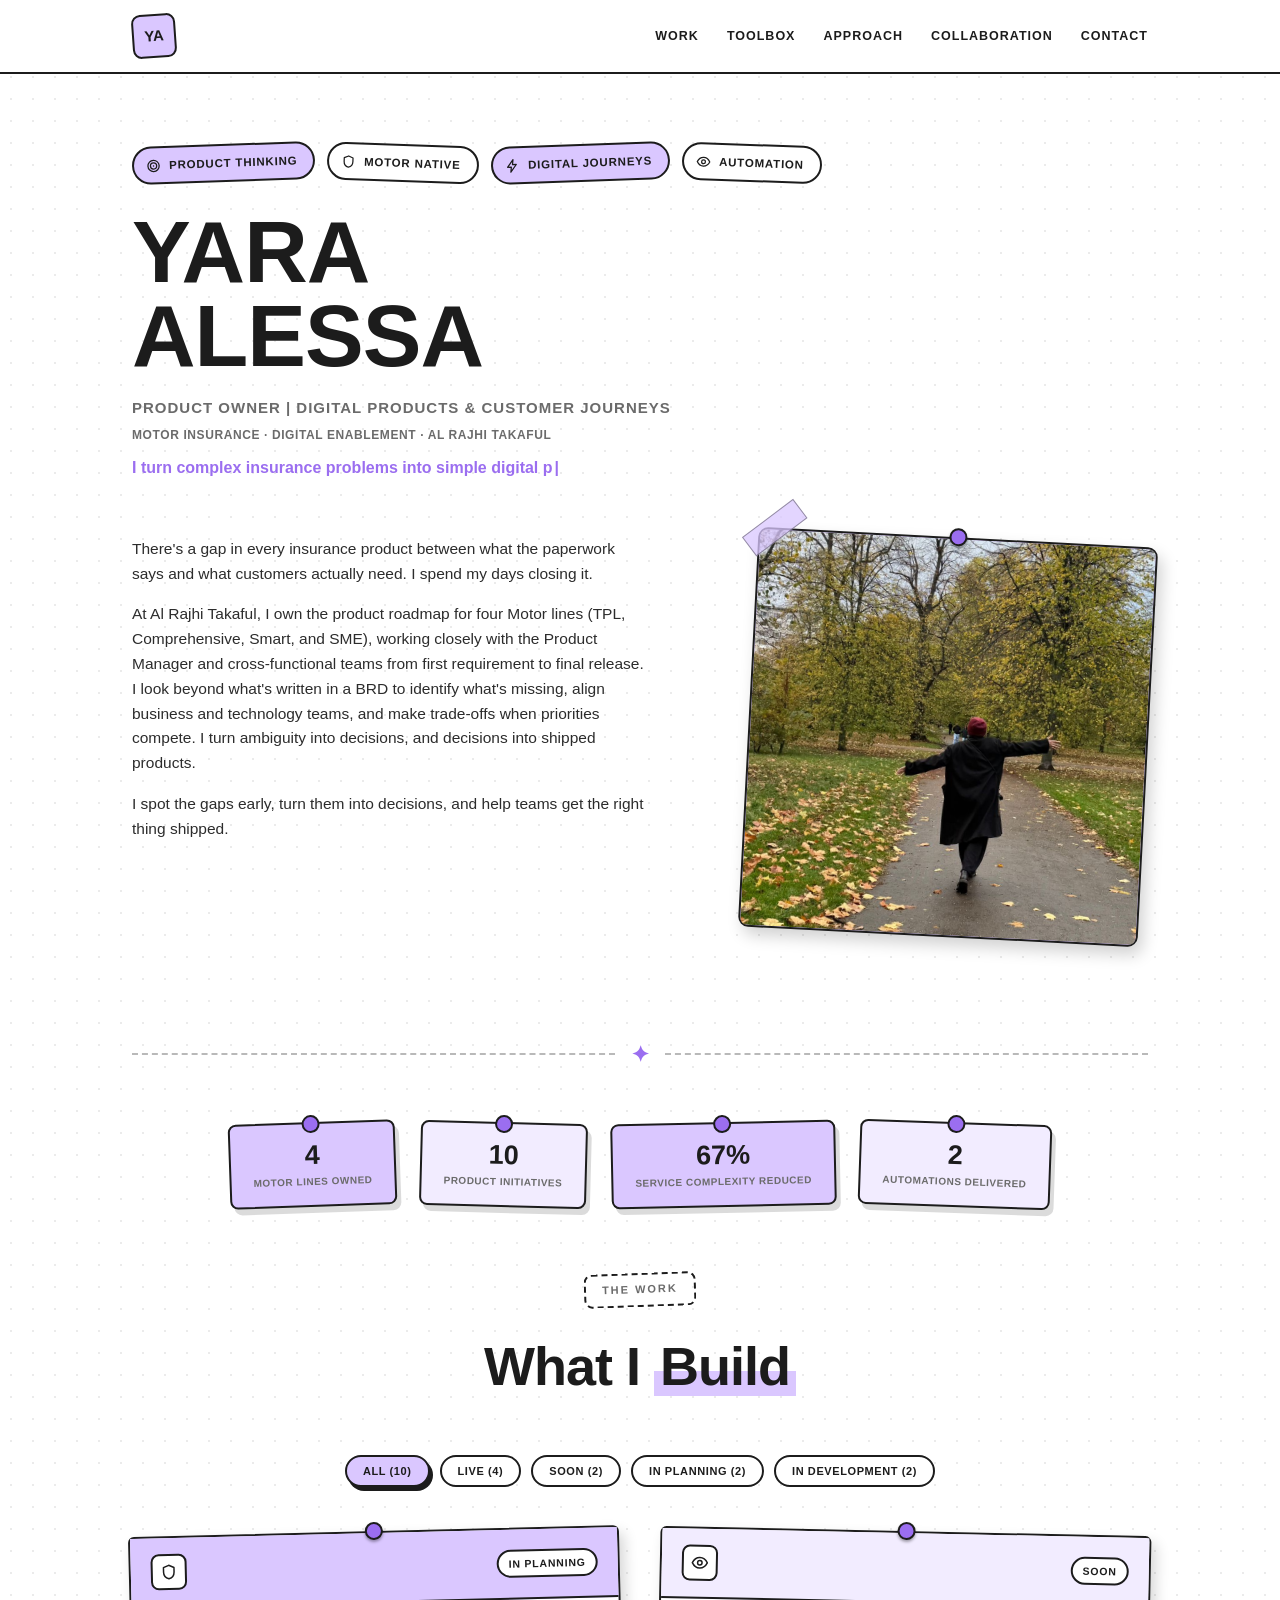
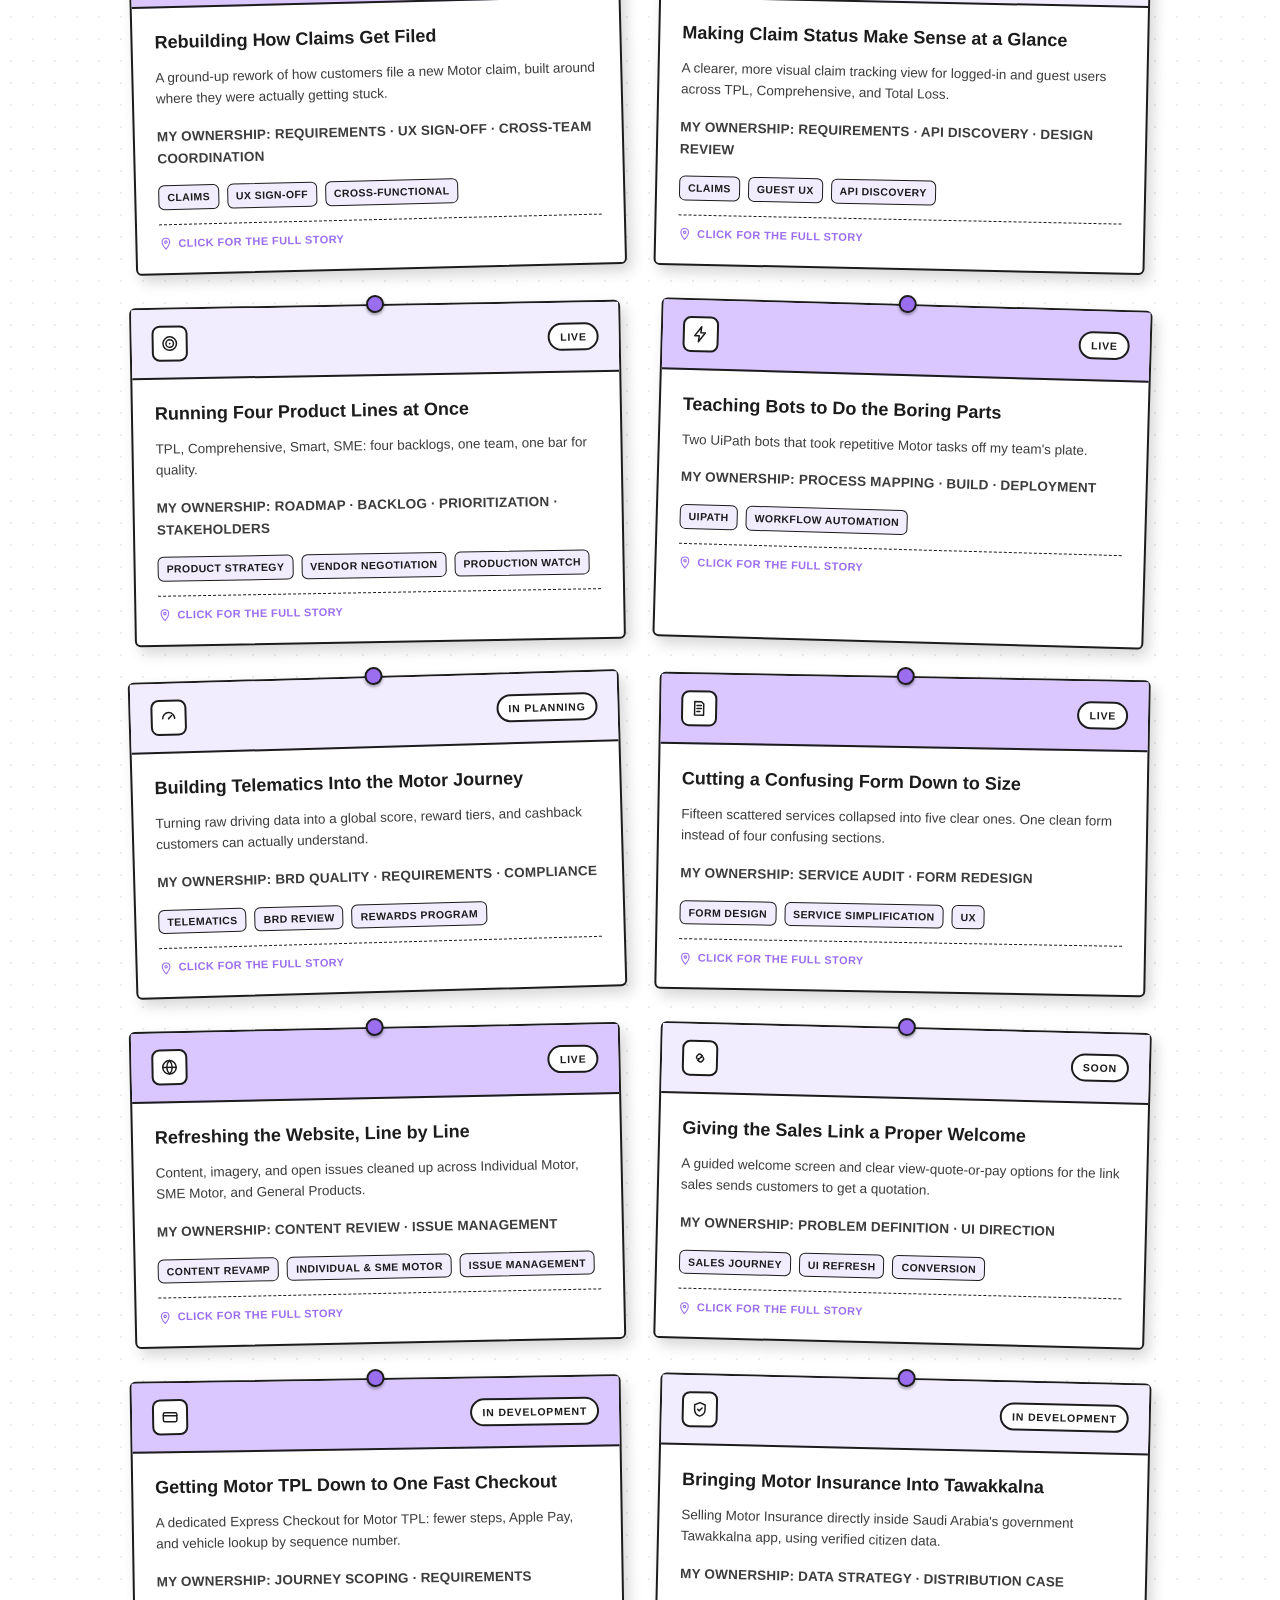
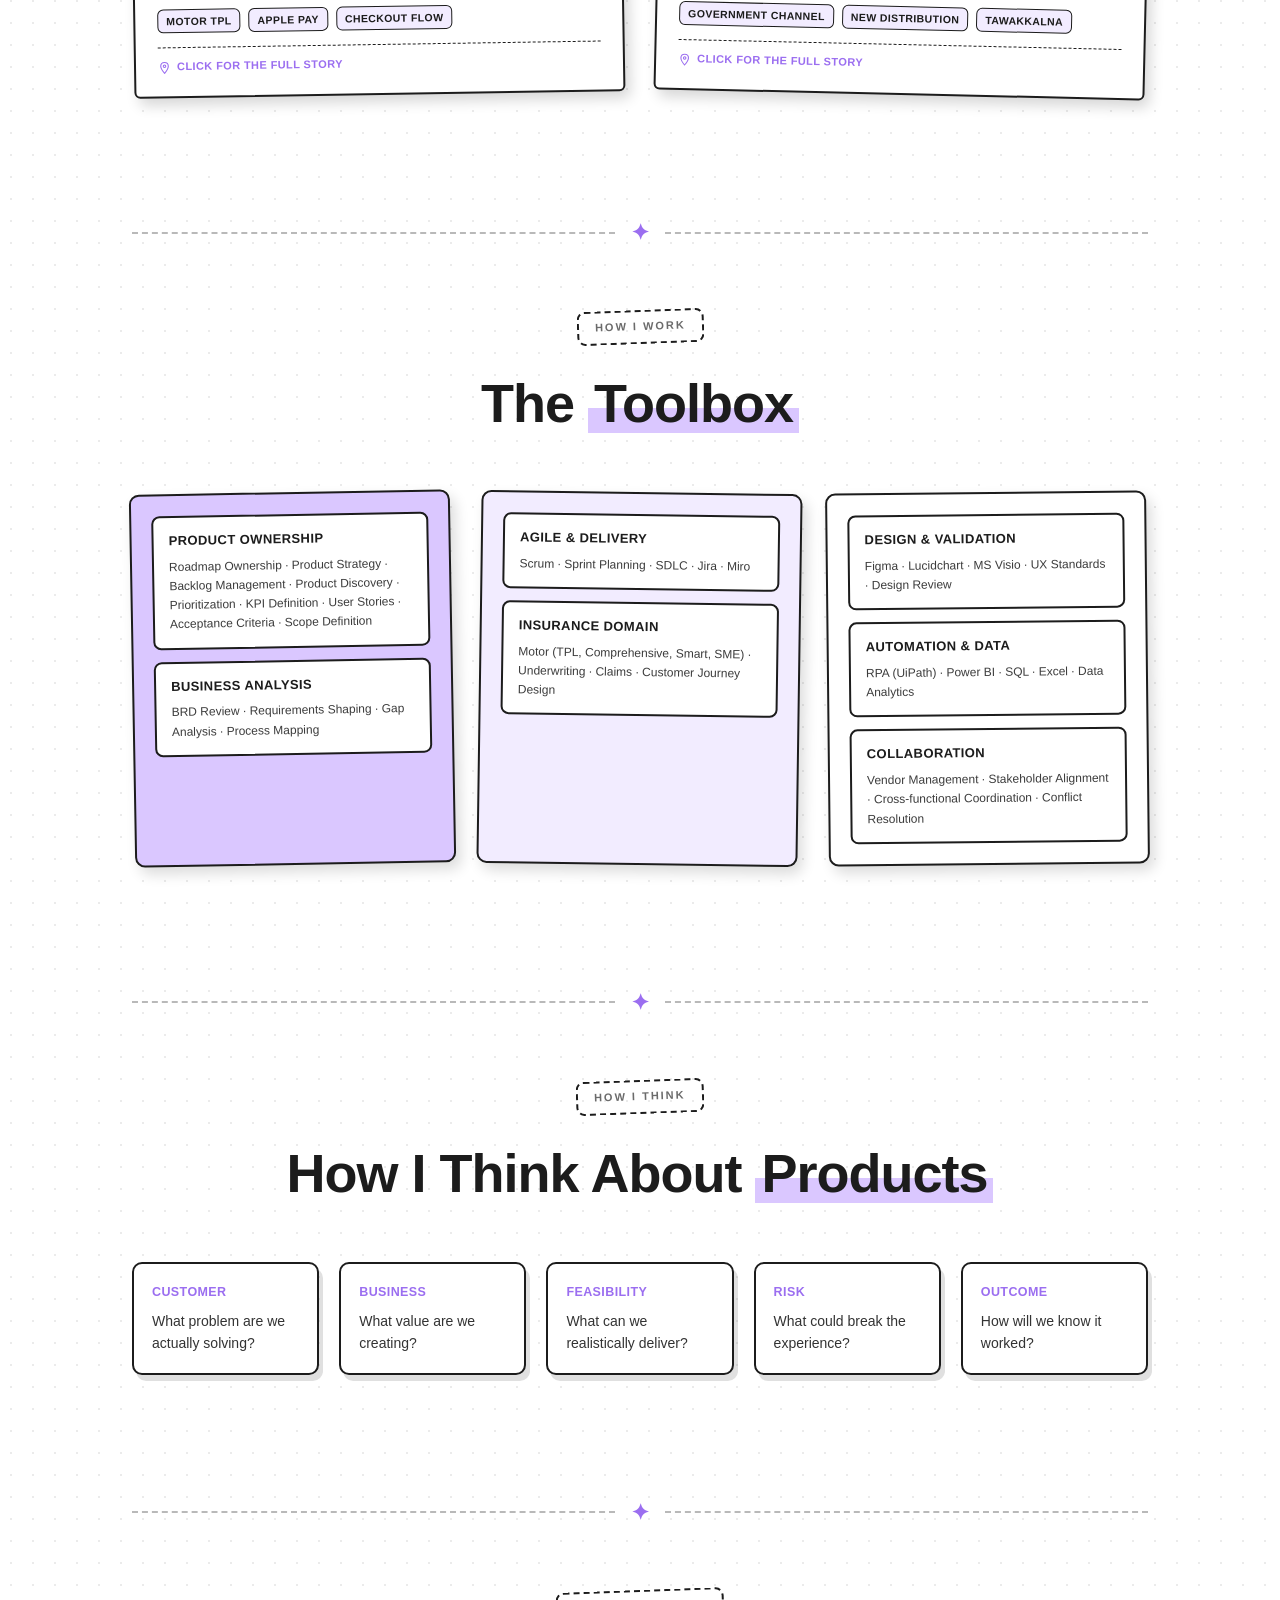
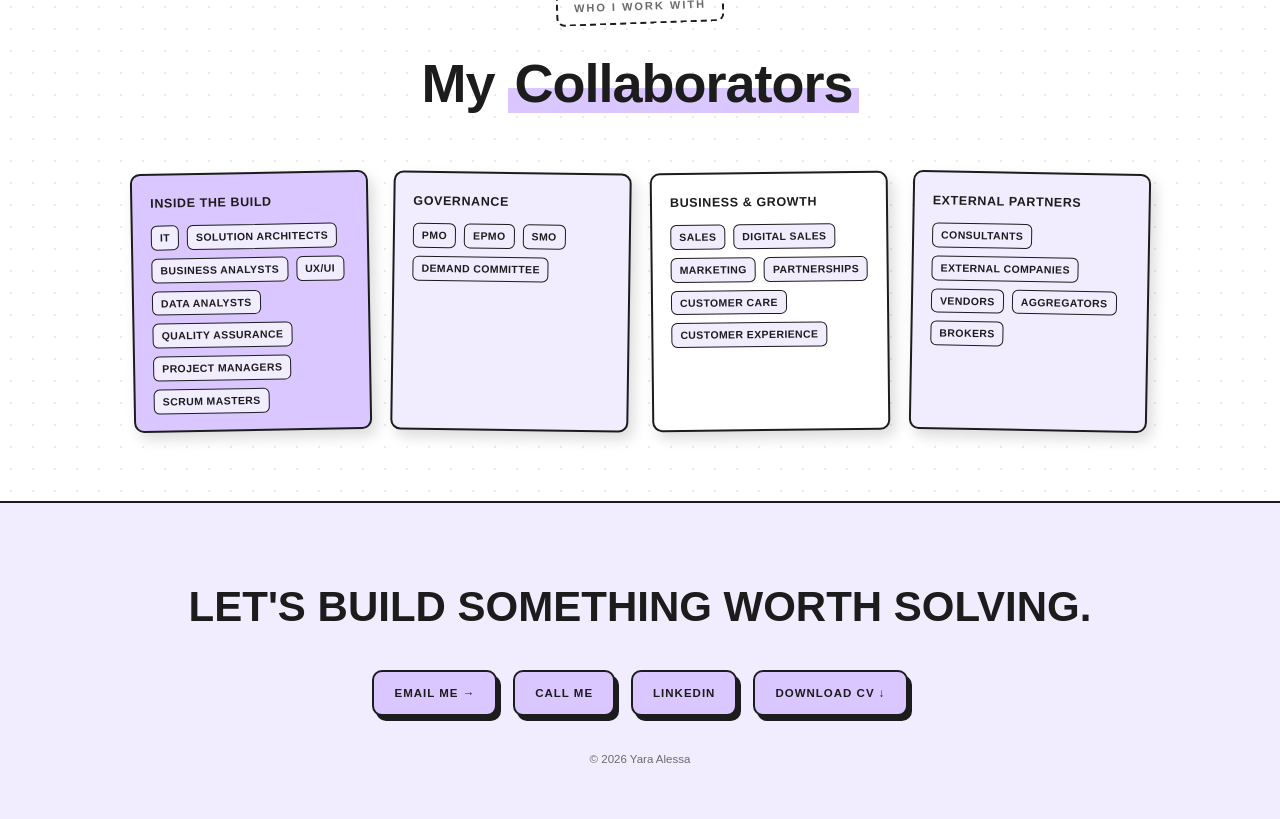
==== commit 92e36679: "Add files via upload" ====
--- a/Yara_Alessa_Portfolio.html
+++ b/Yara_Alessa_Portfolio.html
@@ -23,6 +23,7 @@
     background-image:radial-gradient(var(--dot) 1.4px, transparent 1.4px);
     background-size:22px 22px;
     line-height:1.6;
+    overflow-x:hidden;
   }
   a{color:inherit;}
   .wrap{max-width:1080px;margin:0 auto;padding:0 32px;}
@@ -212,6 +213,7 @@
     padding:8px 16px;
     font-size:11px;font-weight:800;letter-spacing:0.6px;text-transform:uppercase;
     background:var(--paper);
+    color:var(--ink);
     cursor:pointer;
     font-family:inherit;
     transition:transform .15s, background .15s, box-shadow .15s;
@@ -330,6 +332,7 @@
     position:absolute;top:16px;right:16px;
     width:34px;height:34px;border-radius:8px;
     border:2px solid var(--ink);background:var(--paper);
+    color:var(--ink);
     font-weight:900;font-size:15px;cursor:pointer;
   }
   .modal-close:hover{background:var(--purple);}
@@ -384,12 +387,17 @@
   @media (max-width:760px){
     nav .wrap{padding:12px 18px;gap:14px;}
     .hero-grid{grid-template-columns:1fr;}
-    .monogram-card{margin:0 auto;}
+    .monogram-card{margin:0 auto;transform:none;}
+    .monogram-card .tape{left:10px;top:-10px;}
     .project-grid{grid-template-columns:1fr;}
     .skills-grid{grid-template-columns:1fr;}
     .collab-grid{grid-template-columns:1fr;}
     .navlinks{display:flex;gap:16px;overflow-x:auto;-webkit-overflow-scrolling:touch;padding-bottom:2px;}
     .navlinks a{white-space:nowrap;font-size:11px;}
+    .project-grid .p-card{transform:none;}
+    .project-grid .p-card:hover{transform:translateY(-2px);}
+    .collab-grid .collab-col{transform:none;}
+    .stats-strip .stat-note{transform:none;}
   }
 </style>
 </head>
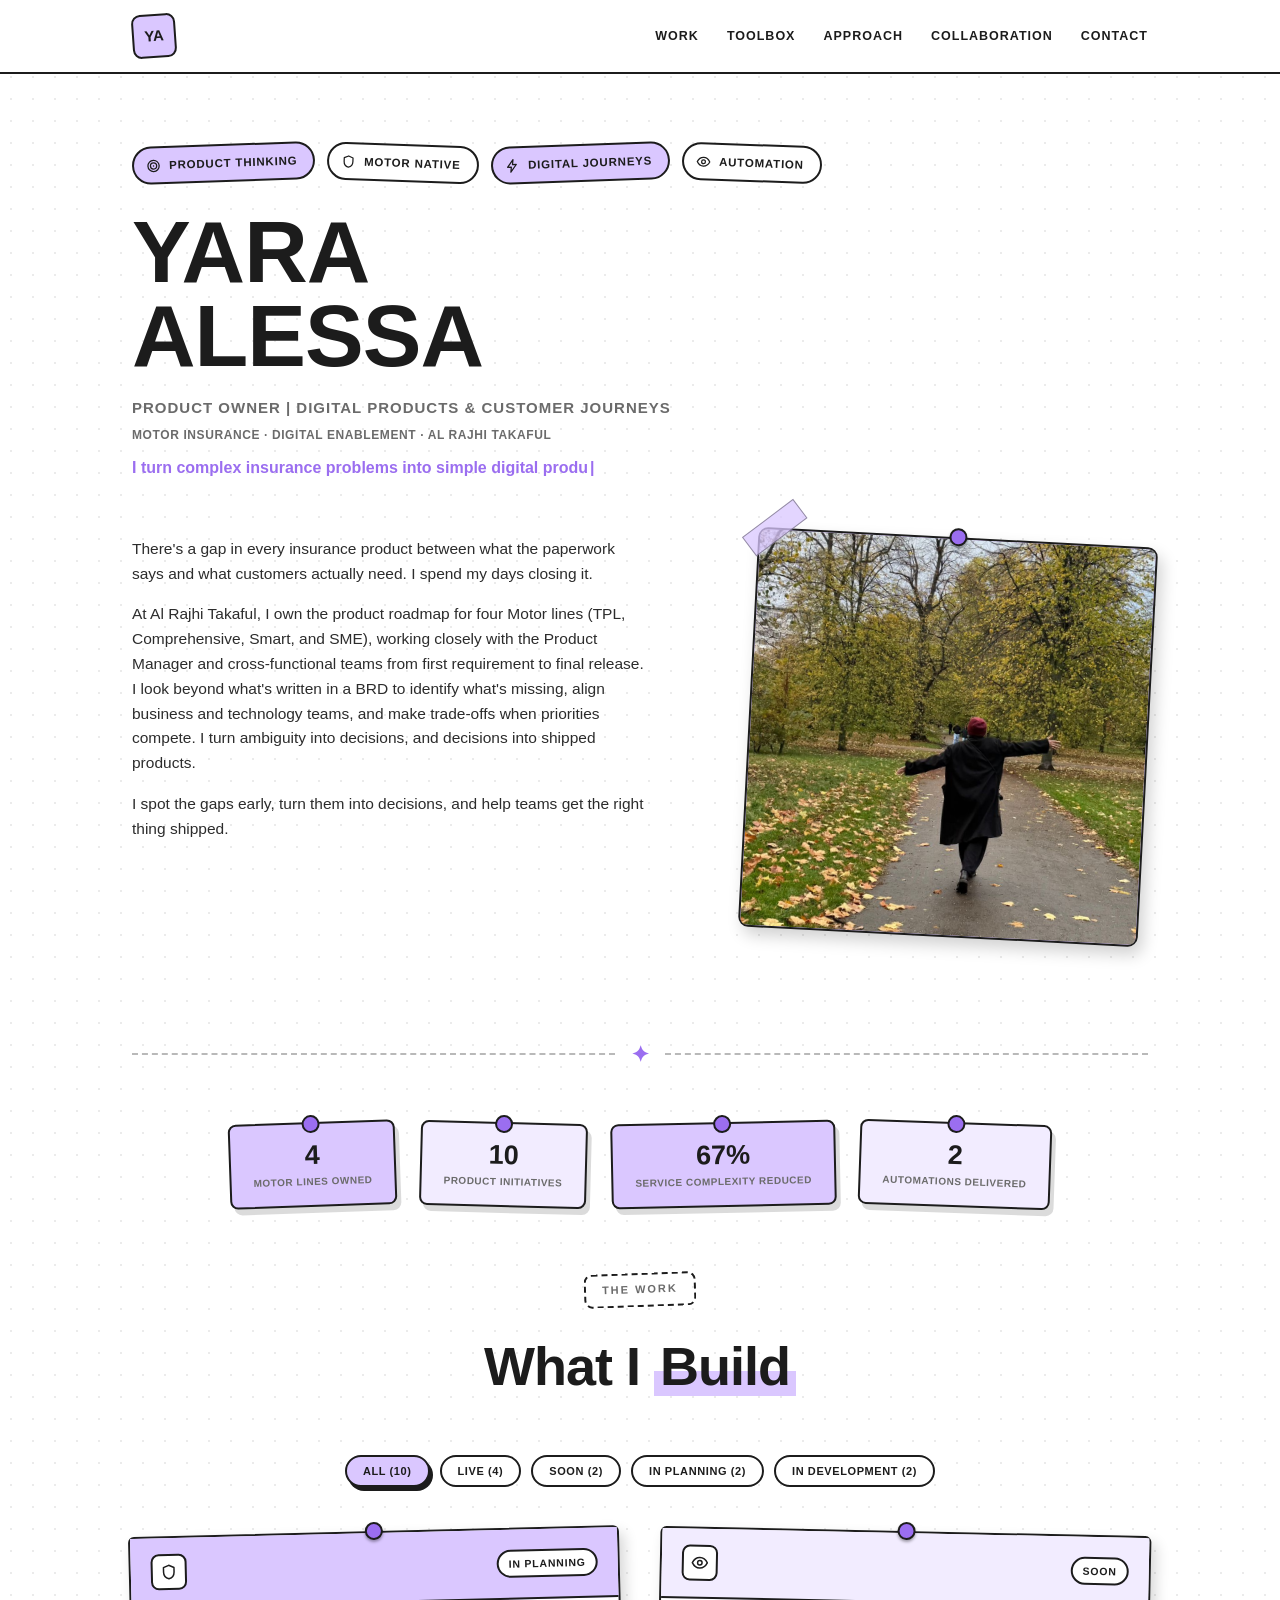
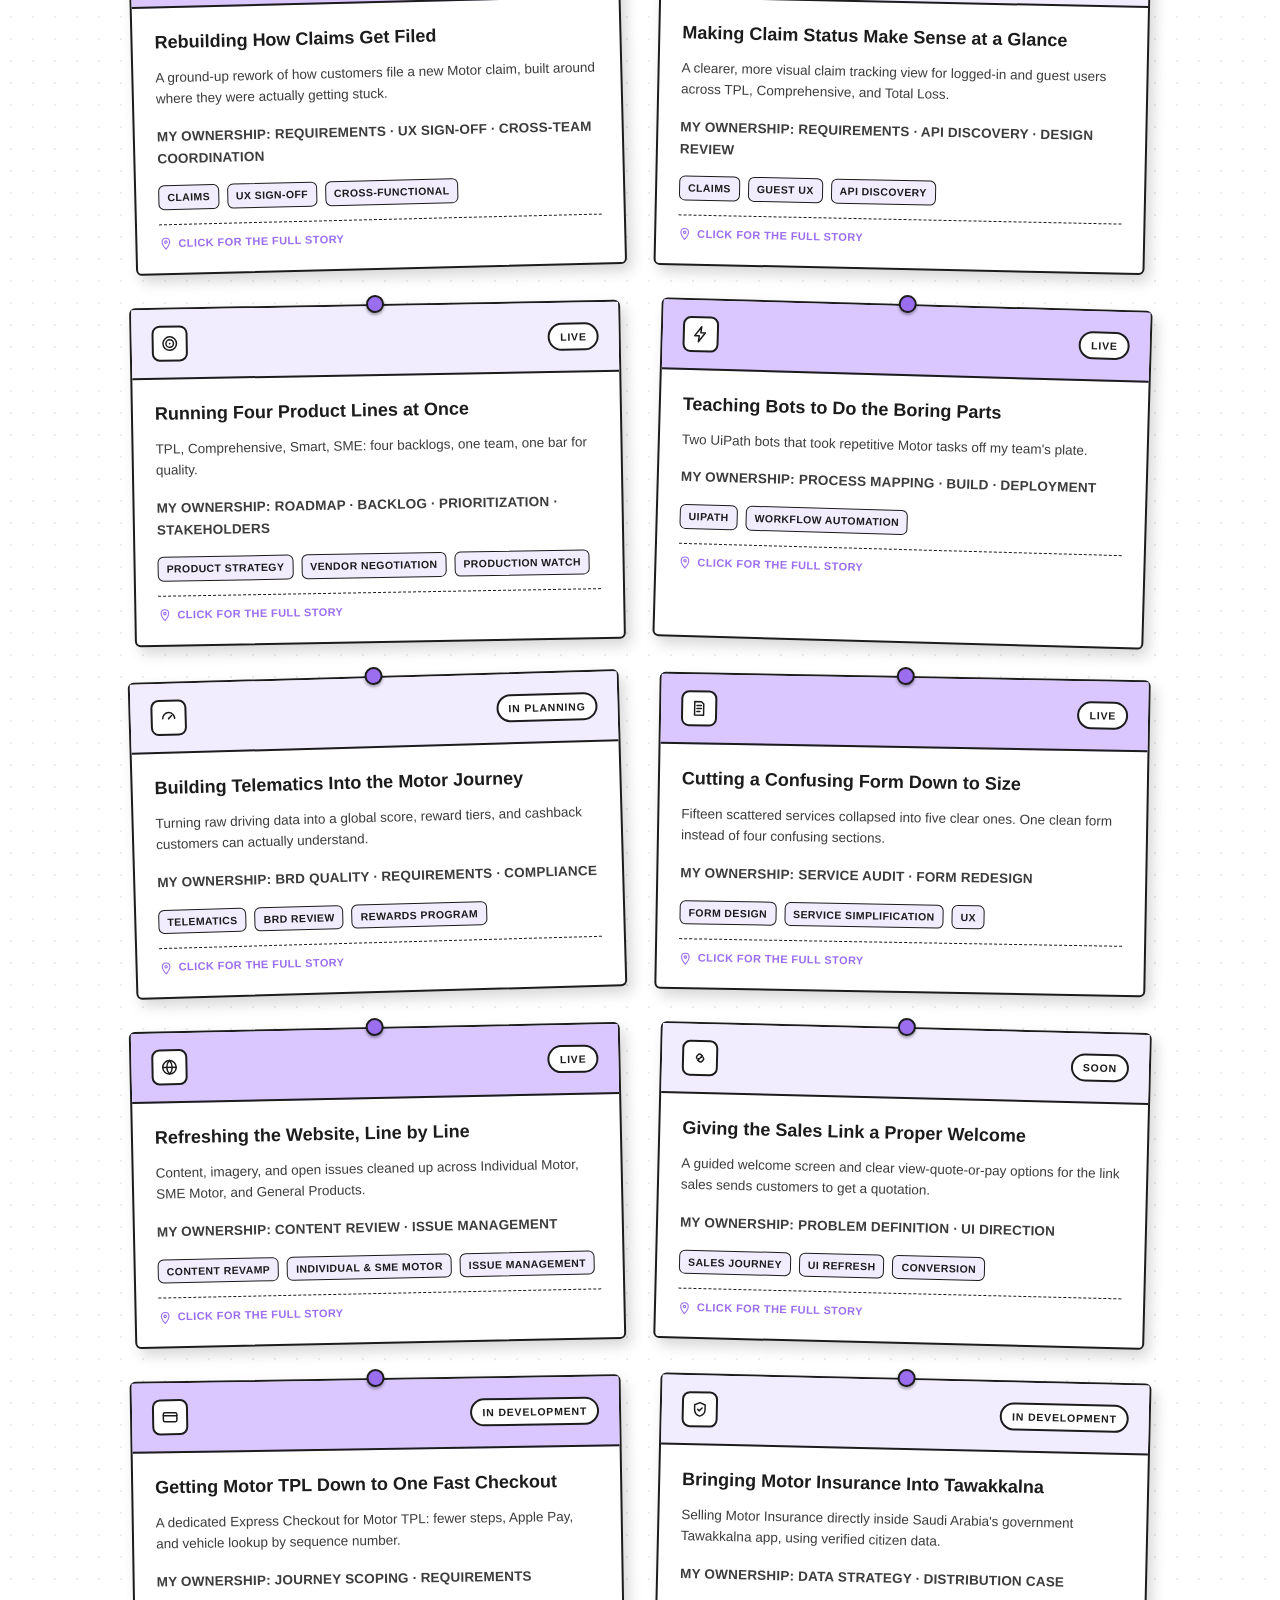
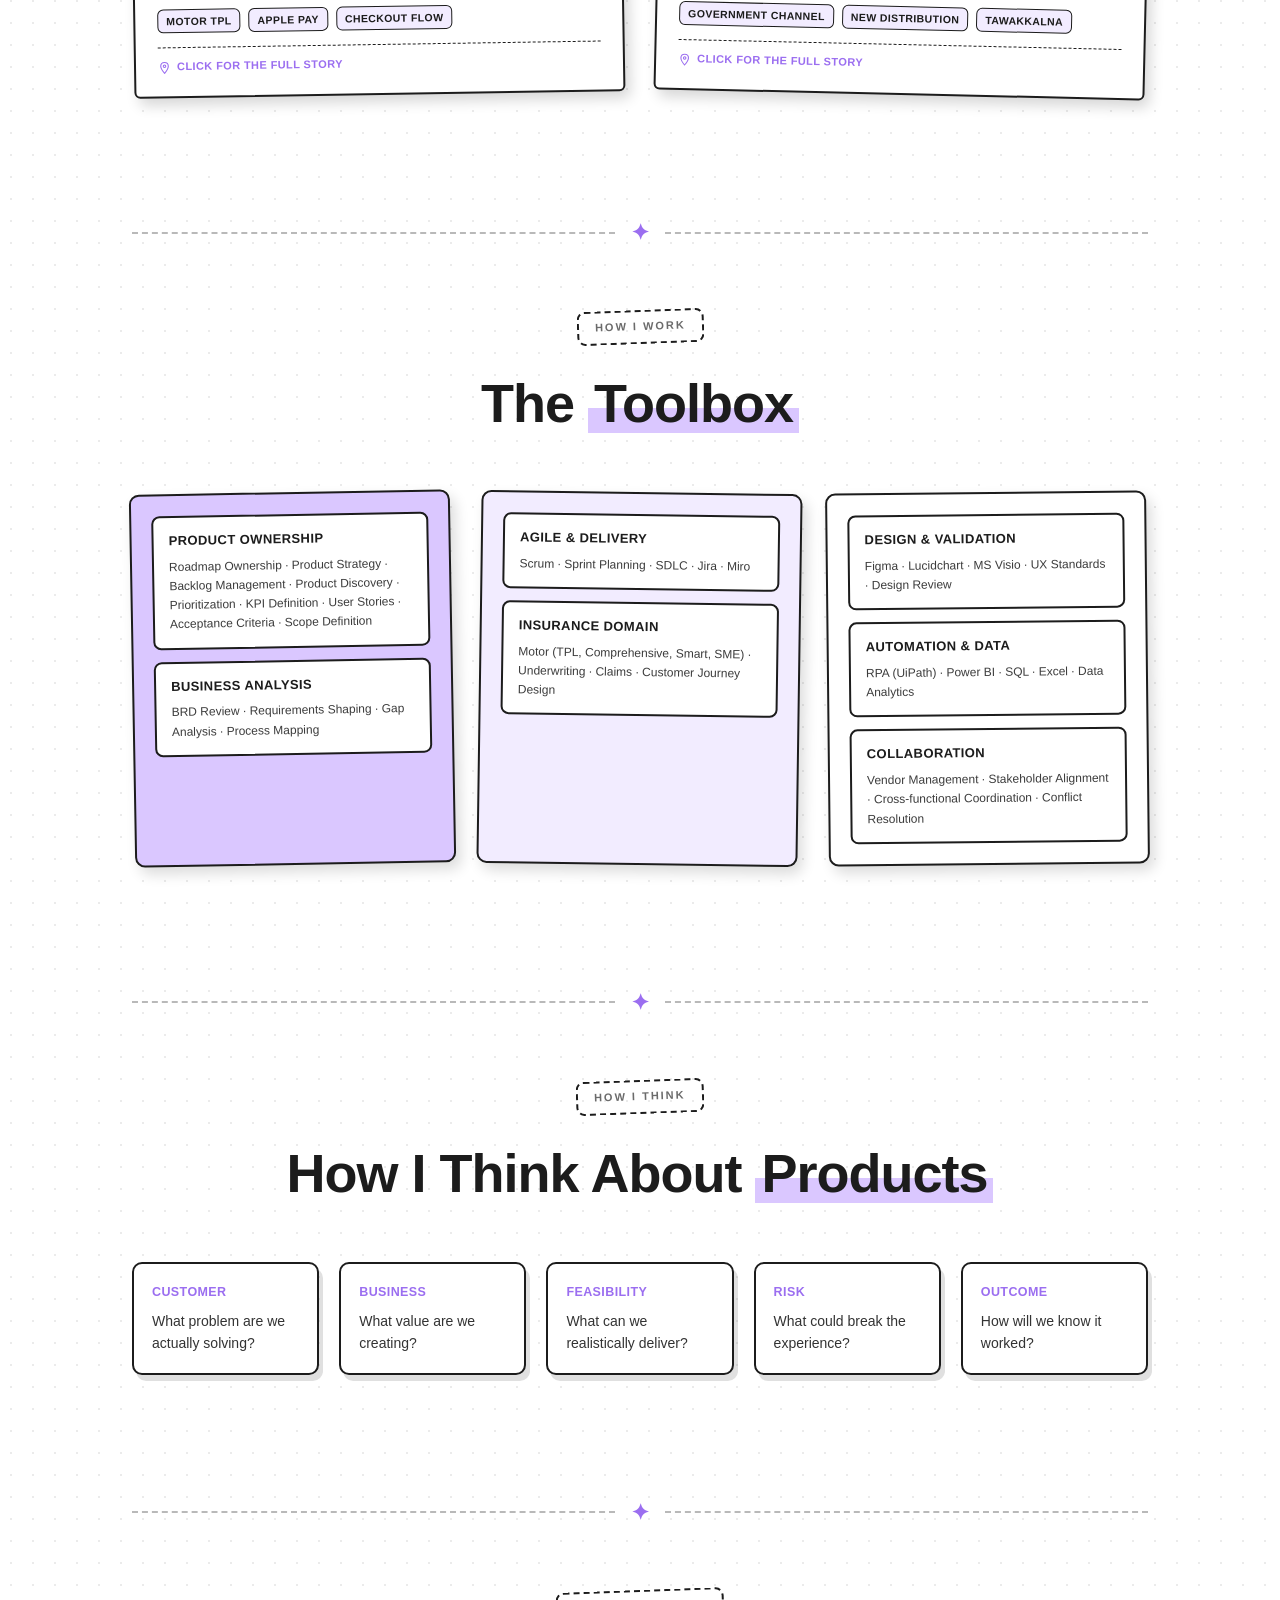
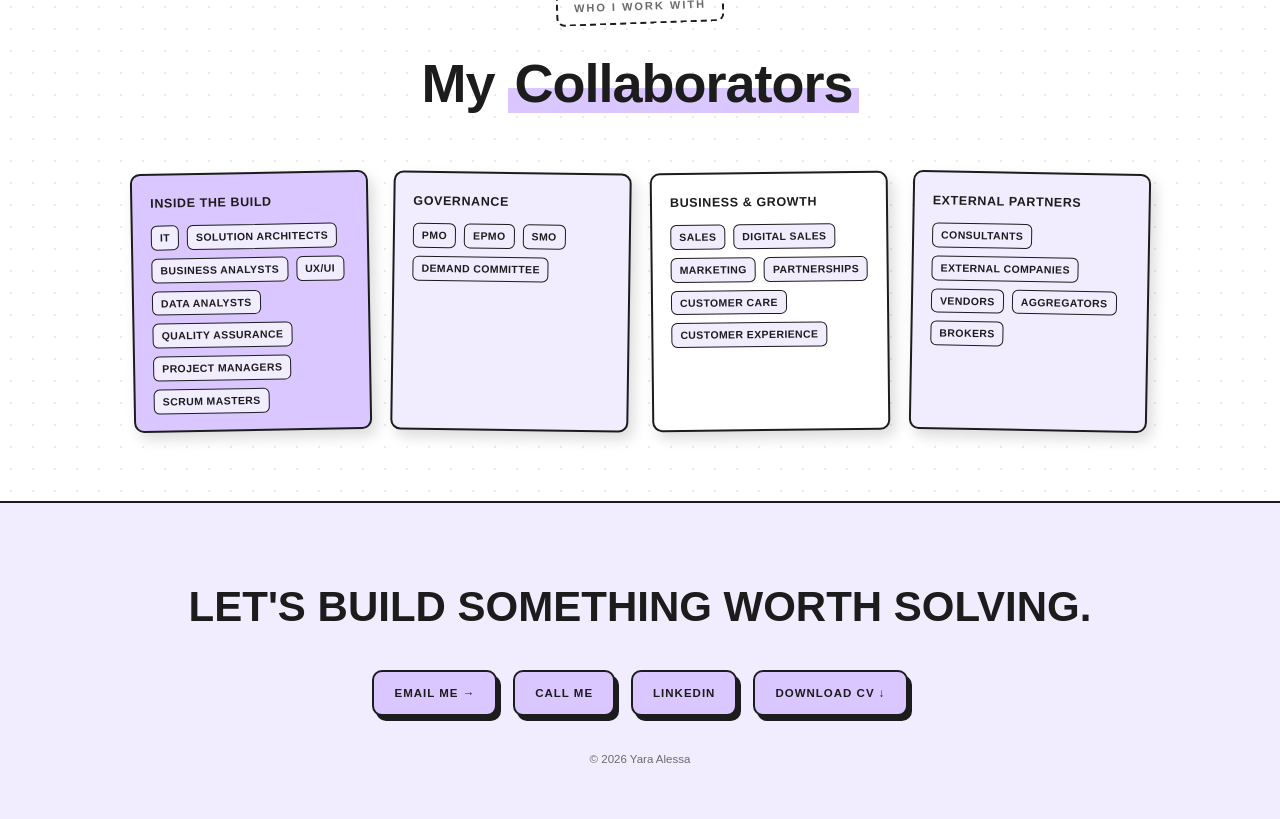
==== commit 95548499: "Add files via upload" ====
--- a/Yara_Alessa_Portfolio.html
+++ b/Yara_Alessa_Portfolio.html
@@ -387,8 +387,8 @@
   @media (max-width:760px){
     nav .wrap{padding:12px 18px;gap:14px;}
     .hero-grid{grid-template-columns:1fr;}
-    .monogram-card{margin:0 auto;transform:none;}
-    .monogram-card .tape{left:10px;top:-10px;}
+    .monogram-card{margin:0 auto;transform:none;width:300px;}
+    .monogram-card .tape{display:none;}
     .project-grid{grid-template-columns:1fr;}
     .skills-grid{grid-template-columns:1fr;}
     .collab-grid{grid-template-columns:1fr;}
